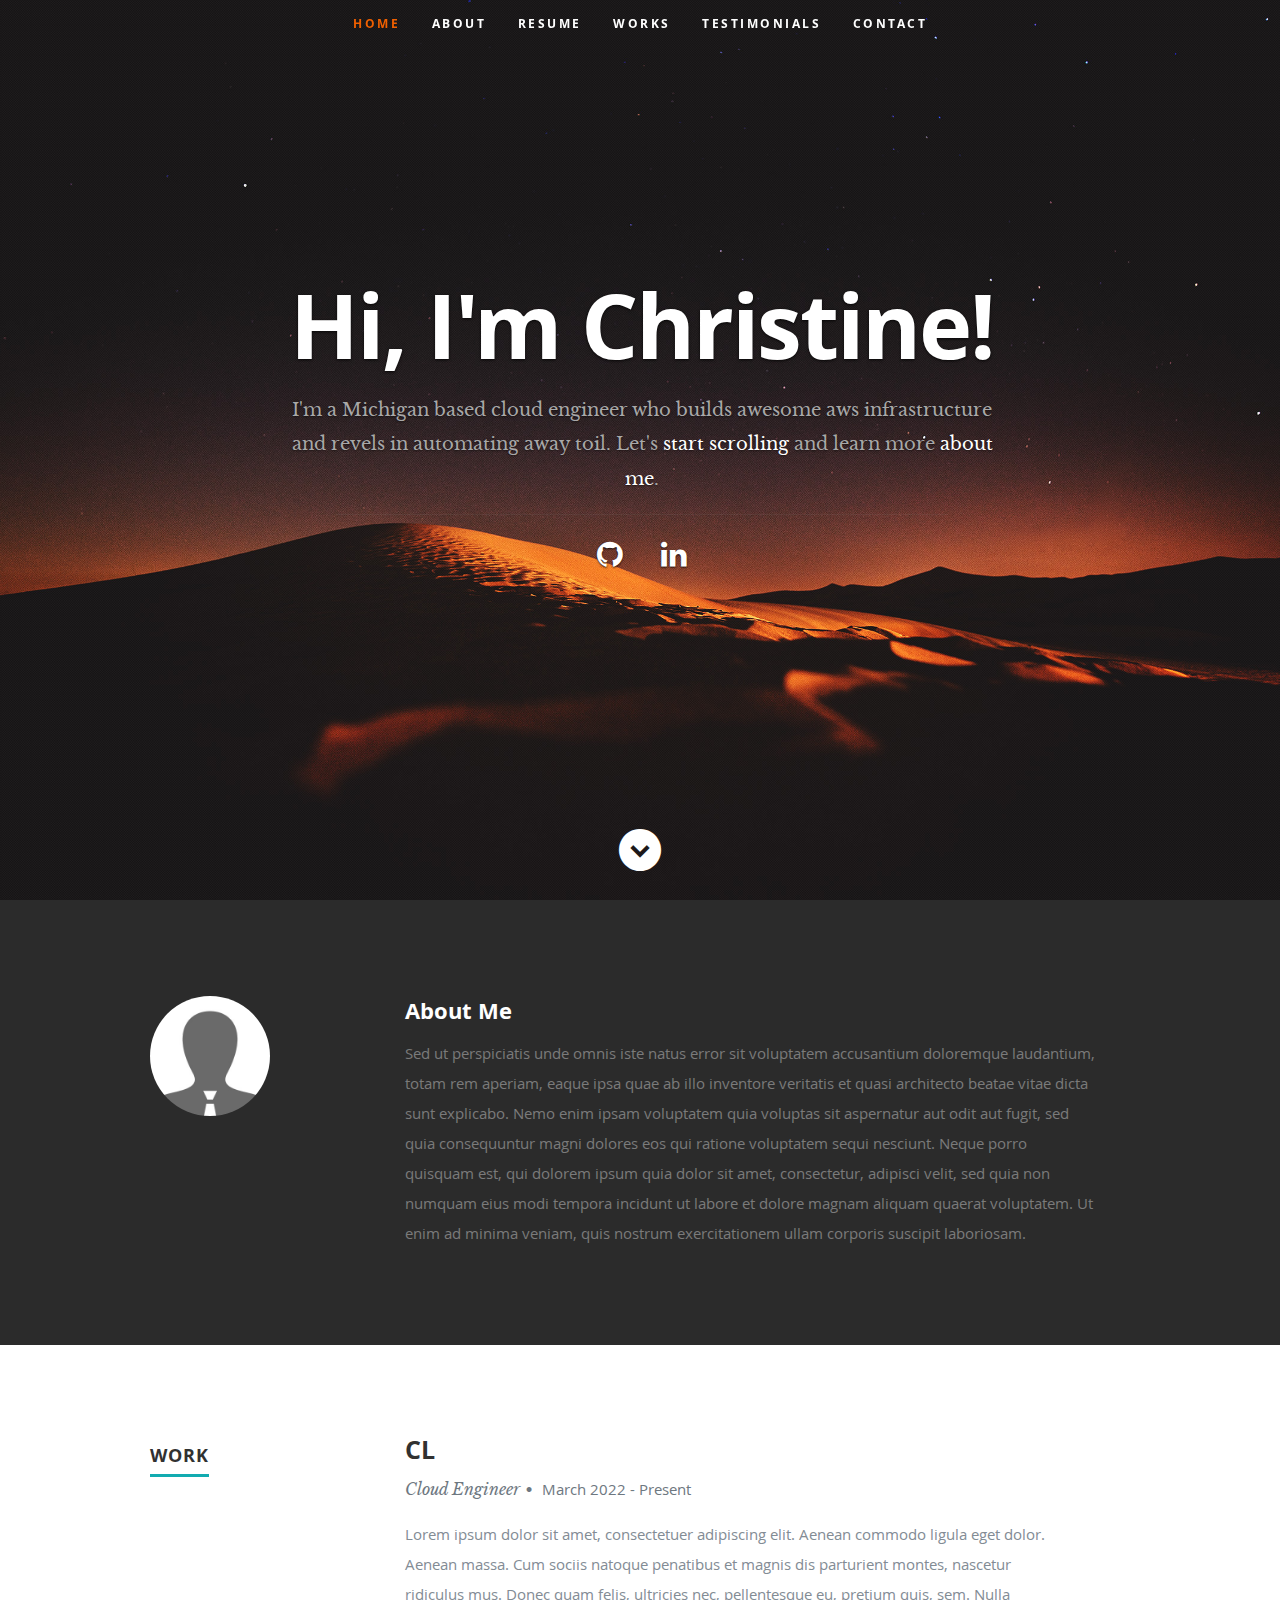
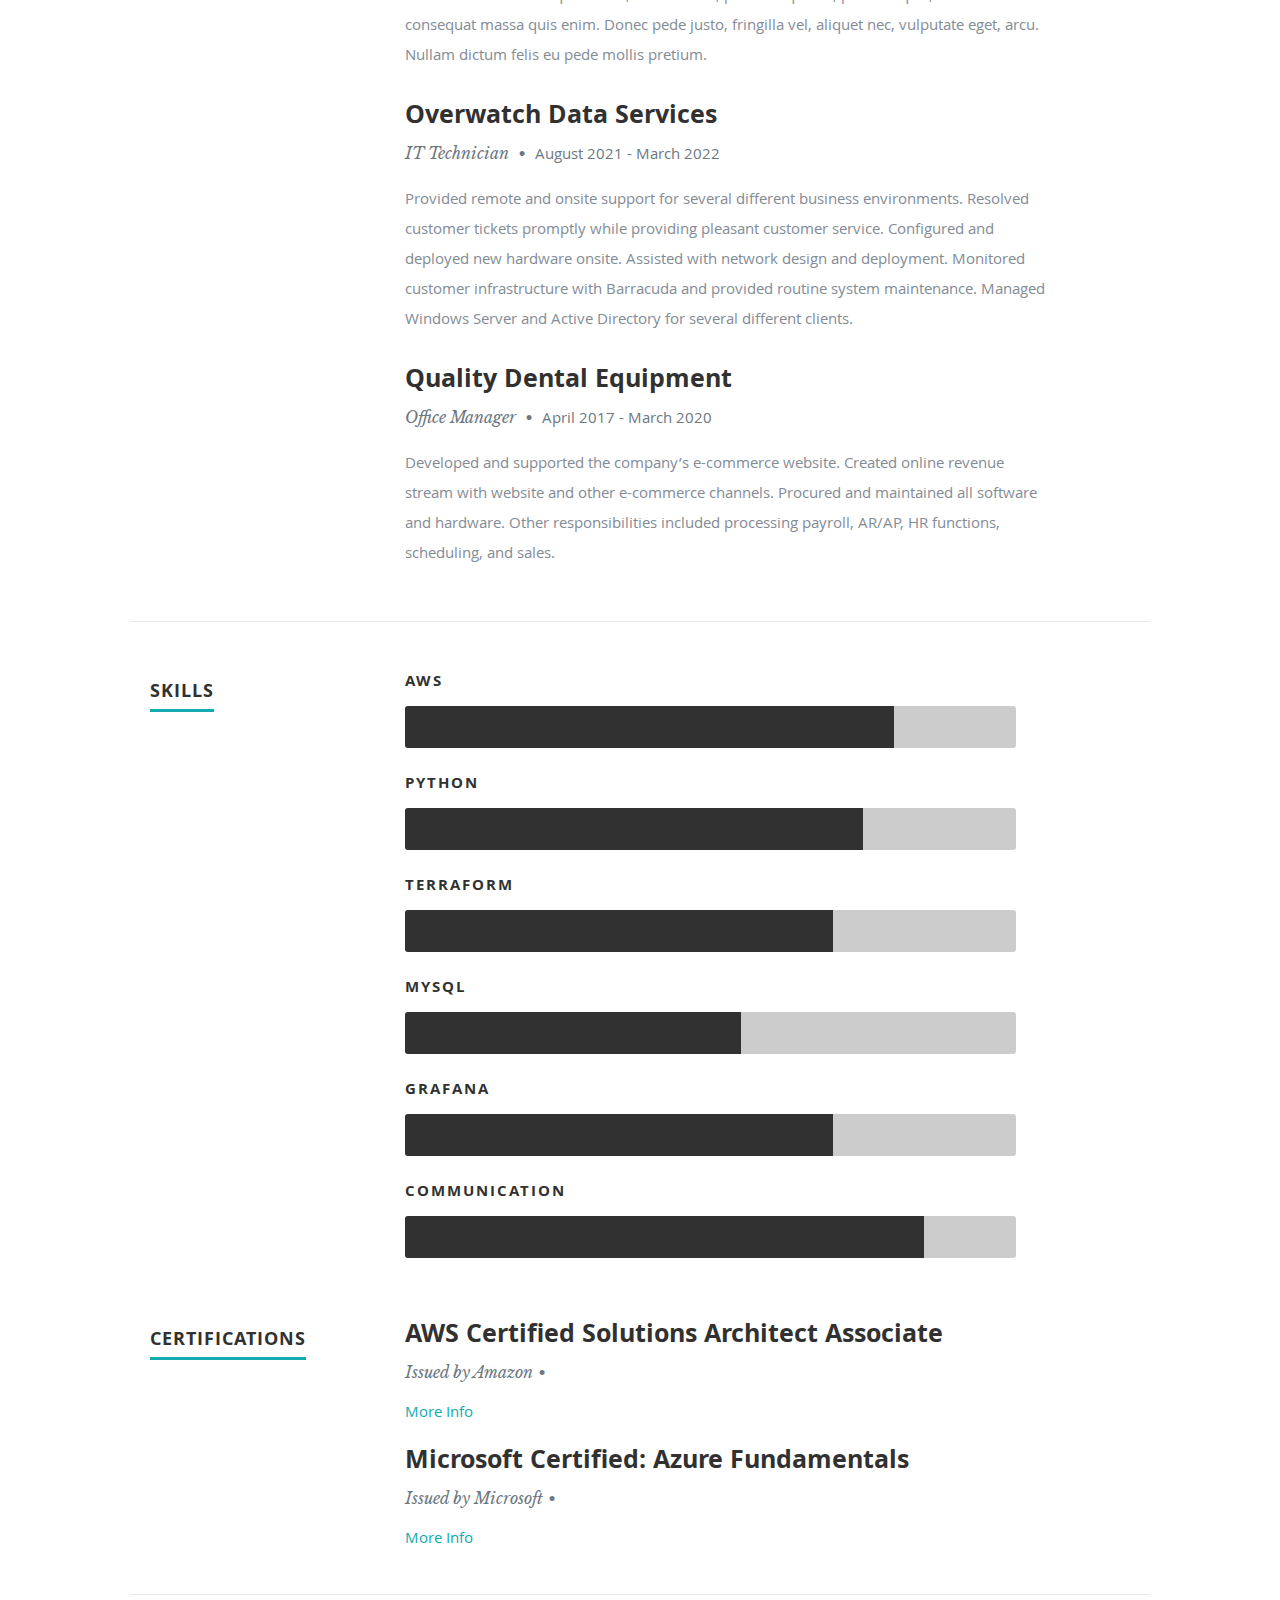
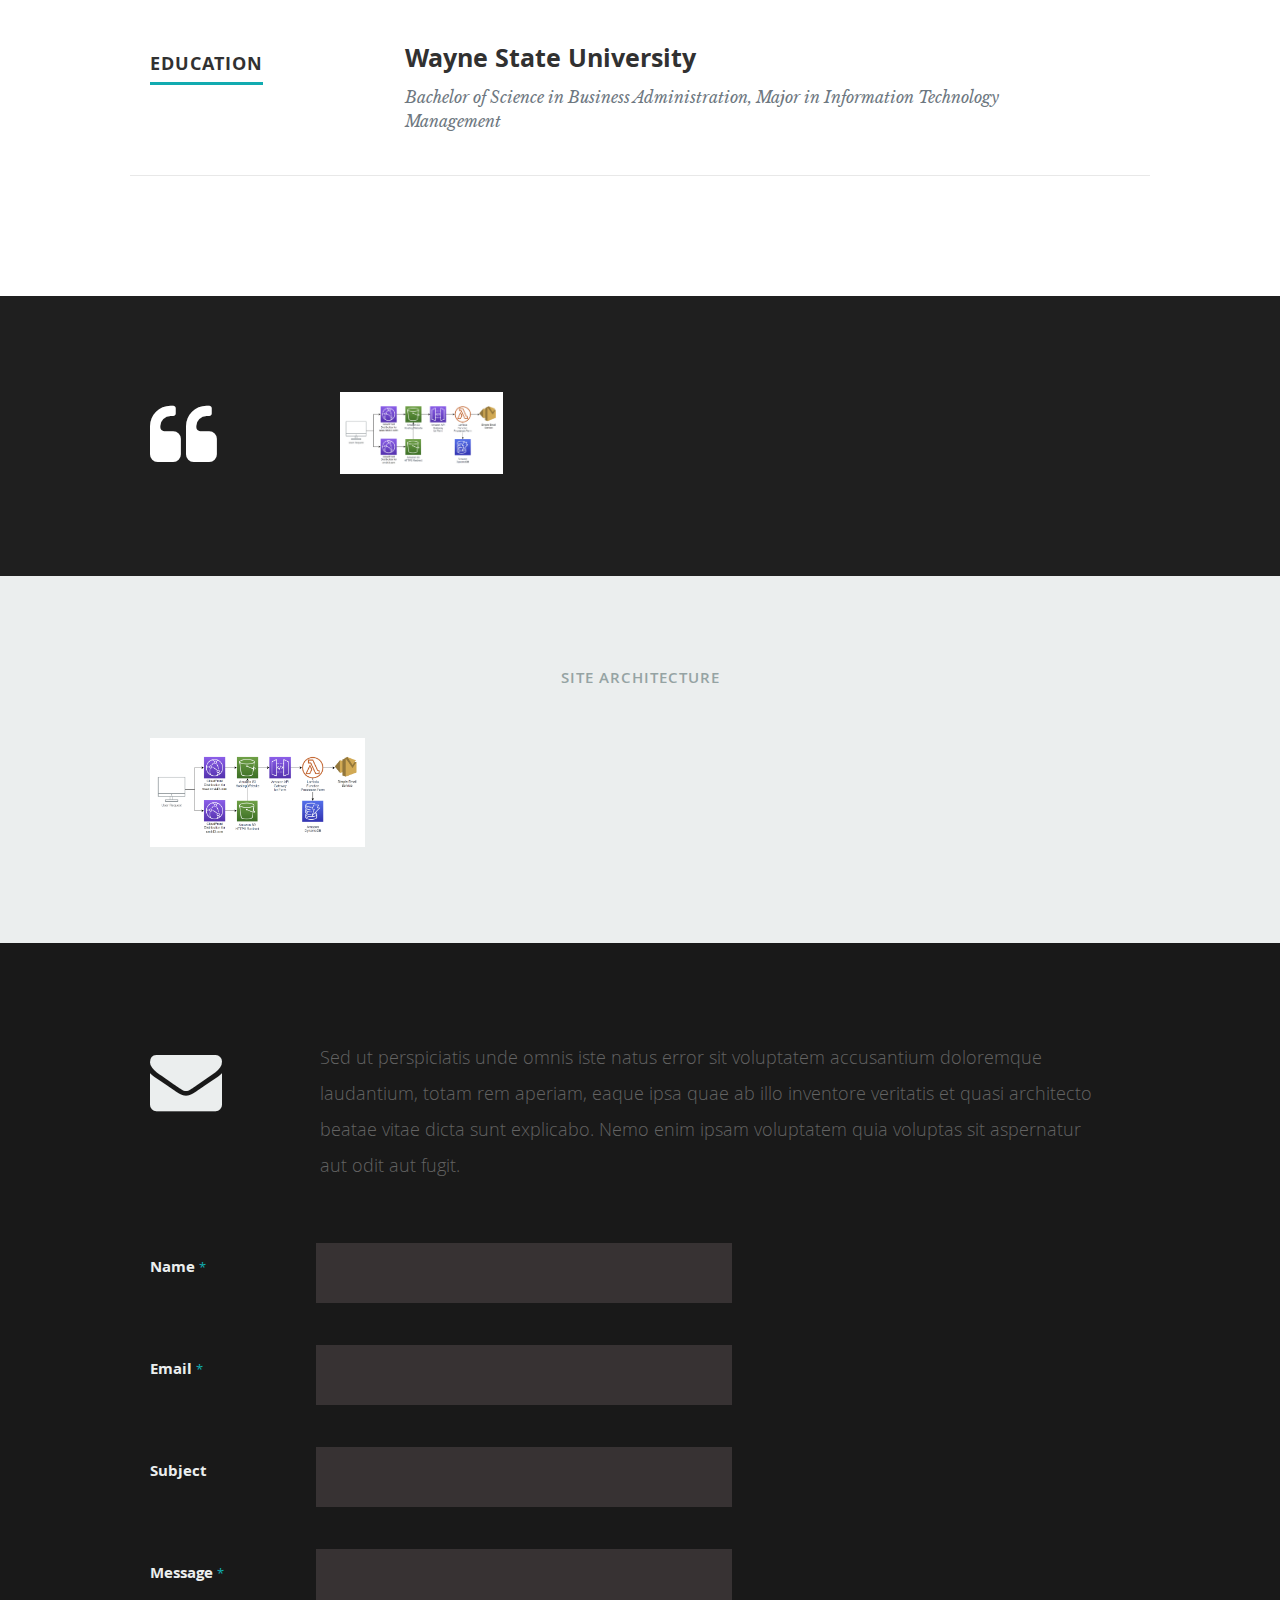
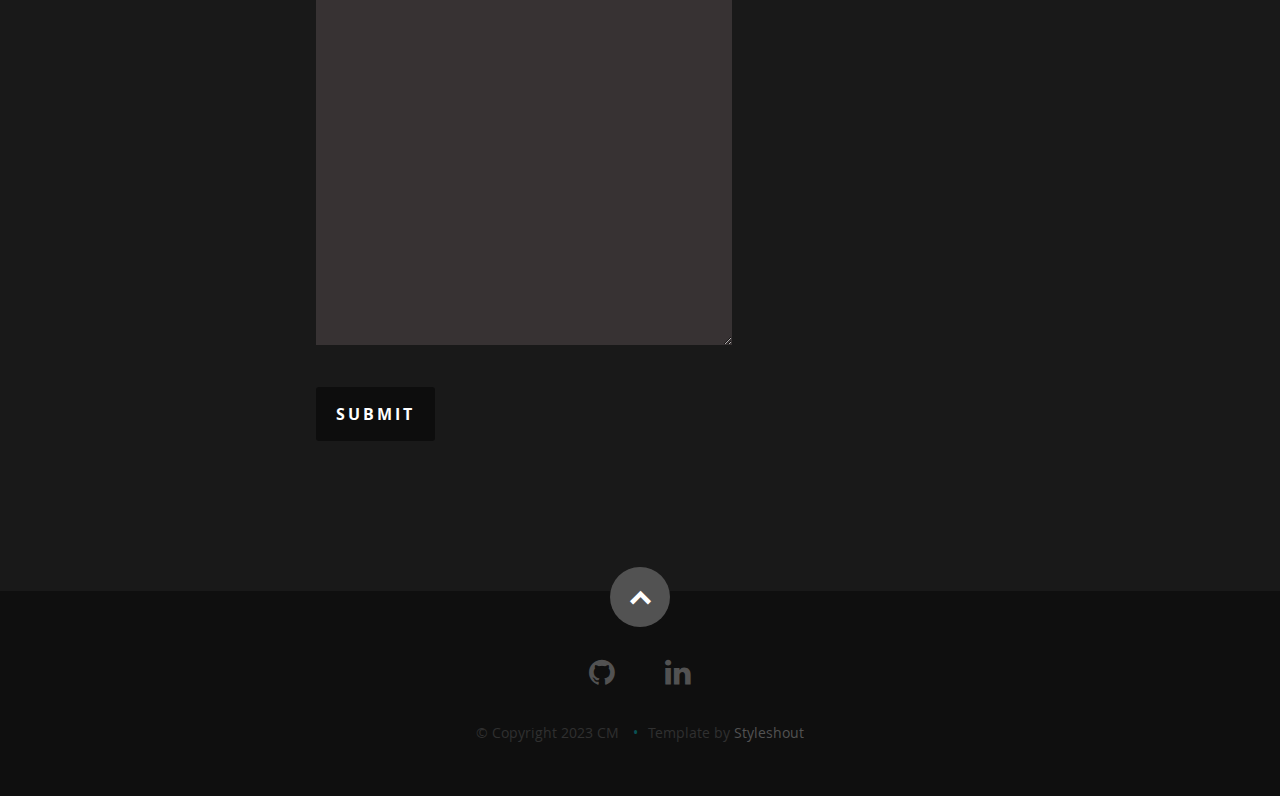
==== backupindex.html @ 727d8306 "fix: added a back up page" ====
<!DOCTYPE html>
<!--[if lt IE 8 ]><html class="no-js ie ie7" lang="en"> <![endif]-->
<!--[if IE 8 ]><html class="no-js ie ie8" lang="en"> <![endif]-->
<!--[if (gte IE 8)|!(IE)]><!--><html class="no-js" lang="en"> <!--<![endif]-->
<head>

   <!-- Google tag (gtag.js) -->
<script async src="https://www.googletagmanager.com/gtag/js?id=G-G511GBVQH8"></script>
<script>
  window.dataLayer = window.dataLayer || [];
  function gtag(){dataLayer.push(arguments);}
  gtag('js', new Date());

  gtag('config', 'G-G511GBVQH8');
</script>

   <!--- Basic Page Needs
   ================================================== -->
   <meta charset="utf-8">
	<title>Welcome</title>
	<meta name="description" content="">
	<meta name="author" content="CM-443">

   <!-- Mobile Specific Metas
   ================================================== -->
	<meta name="viewport" content="width=device-width, initial-scale=1, maximum-scale=1">

	<!-- CSS
    ================================================== -->
   <link rel="stylesheet" href="css/default.css">
	<link rel="stylesheet" href="css/layout.css">
   <link rel="stylesheet" href="css/media-queries.css">
   <link rel="stylesheet" href="css/magnific-popup.css">

   <!-- Script
   ================================================== -->
	<script src="js/modernizr.js"></script>

   <!-- Favicons
	================================================== -->
	<link rel="shortcut icon" href="favicon.png" >

</head>

<body>

   <!-- Header
   ================================================== -->
   <header id="home">

      <nav id="nav-wrap">

         <a class="mobile-btn" href="#nav-wrap" title="Show navigation">Show navigation</a>
	      <a class="mobile-btn" href="#" title="Hide navigation">Hide navigation</a>

         <ul id="nav" class="nav">
            <li class="current"><a class="smoothscroll" href="#home">Home</a></li>
            <li><a class="smoothscroll" href="#about">About</a></li>
	         <li><a class="smoothscroll" href="#resume">Resume</a></li>
            <li><a class="smoothscroll" href="#portfolio">Works</a></li>
            <li><a class="smoothscroll" href="#testimonials">Testimonials</a></li>
            <li><a class="smoothscroll" href="#contact">Contact</a></li>
         </ul> <!-- end #nav -->

      </nav> <!-- end #nav-wrap -->

      <div class="row banner">
         <div class="banner-text">
            <h1 class="responsive-headline">Hi, I'm Christine!</h1>
            <h3>I'm a Michigan based cloud engineer who builds awesome aws infrastructure and revels in automating away toil. Let's <a class="smoothscroll" href="#about">start scrolling</a>
            and learn more <a class="smoothscroll" href="#about">about me</a>.</h3>
            <hr />
            <ul class="social">
               <li><a href="https://github.com/cm-443" target="_blank"><i class="fa fa-github"></i></a></li>
               <li><a href="https://www.linkedin.com/in/c-munteanu/" target="_blank"><i class="fa fa-linkedin"></i></a></li>
            </ul>
         </div>
      </div>

      <p class="scrolldown">
         <a class="smoothscroll" href="#about"><i class="icon-down-circle"></i></a>
      </p>

   </header> <!-- Header End -->


   <!-- About Section
   ================================================== -->
   <section id="about">

      <div class="row">

         <div class="three columns">

            <img class="profile-pic"  src="images/profilepic.jpg" alt="" />

         </div>

         <div class="nine columns main-col">

            <h2>About Me</h2>

            <p>Sed ut perspiciatis unde omnis iste natus error sit voluptatem accusantium doloremque laudantium, totam rem aperiam,
            eaque ipsa quae ab illo inventore veritatis et quasi architecto beatae vitae dicta sunt explicabo. Nemo enim ipsam
            voluptatem quia voluptas sit aspernatur aut odit aut fugit, sed quia consequuntur magni dolores eos qui ratione
            voluptatem sequi nesciunt. Neque porro quisquam est, qui dolorem ipsum quia dolor sit amet, consectetur, adipisci velit,
            sed quia non numquam eius modi tempora incidunt ut labore et dolore magnam aliquam quaerat voluptatem.
            Ut enim ad minima veniam, quis nostrum exercitationem ullam corporis suscipit laboriosam.
            </p>

            <div class="row">

               <div class="columns contact-details">

            

            </div> <!-- end row -->

         </div> <!-- end .main-col -->

      </div>

   </section> <!-- About Section End-->


   <!-- Resume Section
   ================================================== -->
   <section id="resume">

      <!-- Work
      ----------------------------------------------- -->
      <div class="row work">

         <div class="three columns header-col">
            <h1><span>Work</span></h1>
         </div>

         <div class="nine columns main-col">

            <div class="row item">

               <div class="twelve columns">

                  <h3>CL</h3>
                  <p class="info">Cloud Engineer<span>&bull;</span> <em class="date">March 2022 - Present</em></p>

                  <p>
                  Lorem ipsum dolor sit amet, consectetuer adipiscing elit. Aenean commodo ligula eget dolor. Aenean massa.
                  Cum sociis natoque penatibus et magnis dis parturient montes, nascetur ridiculus mus. Donec quam felis,
                  ultricies nec, pellentesque eu, pretium quis, sem. Nulla consequat massa quis enim.
                  Donec pede justo, fringilla vel, aliquet nec, vulputate eget, arcu. Nullam dictum felis eu pede mollis pretium.
                  </p>

               </div>

            </div> <!-- item end -->

            <div class="row item">

               <div class="twelve columns">

                  <h3>Overwatch Data Services</h3>
                  <p class="info">IT Technician <span>&bull;</span> <em class="date">August 2021 - March 2022</em></p>

                  <p>
                     Provided remote and onsite support for several different business environments. 
                     Resolved customer tickets promptly while providing pleasant customer service. Configured and deployed new hardware onsite. 
                     Assisted with network design and deployment. Monitored customer infrastructure with Barracuda and provided routine system maintenance. 
                     Managed Windows Server and Active Directory for several different clients.
                  </p>

               </div>

            </div> <!-- item end -->

            <div class="row item">

               <div class="twelve columns">

                  <h3>Quality Dental Equipment</h3>
                  <p class="info">Office Manager <span>&bull;</span> <em class="date">April 2017 - March 2020</em></p>

                  <p>
                     Developed and supported the company’s e-commerce website. Created online revenue stream with website and other e-commerce channels. Procured and maintained all software and hardware. 
                     Other responsibilities included processing payroll, AR/AP, HR functions, scheduling, and sales.
                  </p>

               </div>

            </div> <!-- item end -->

         </div> <!-- main-col end -->

      </div> <!-- End Work -->


      <!-- Skills
      ----------------------------------------------- -->
      <div class="row skill">

         <div class="three columns header-col">
            <h1><span>Skills</span></h1>
         </div>

         <div class="nine columns main-col">

				<div class="bars">

				   <ul class="skills">
					   <li><span class="bar-expand photoshop"></span><em>AWS</em></li>
                  <li><span class="bar-expand illustrator"></span><em>Python</em></li>
						<li><span class="bar-expand wordpress"></span><em>Terraform</em></li>
						<li><span class="bar-expand css"></span><em>MySQL</em></li>
						<li><span class="bar-expand html5"></span><em>Grafana</em></li>
                  <li><span class="bar-expand jquery"></span><em>Communication</em></li>
					</ul>

				</div><!-- end skill-bars -->

			</div> <!-- main-col end -->

      </div> <!-- End skills -->


                 <!-- Certifications
      ----------------------------------------------- -->
      <div class="row education">

         <div class="three columns header-col">
            <h1><span>Certifications</span></h1>
         </div>

         <div class="nine columns main-col">

            <div class="row item">

               <div class="twelve columns">

                  <h3>AWS Certified Solutions Architect Associate</h3>
                  <p class="info">Issued by Amazon<span>&bull;</span></p>
                  <ul>
                     <li><a href="https://www.credly.com/badges/9ce08444-ea47-4419-992b-bfad9690b005/public_url" target="_blank">More Info</a></li>   
                  </ul>
               </div>

            </div> <!-- item end -->

            <div class="row item">

               <div class="twelve columns">

                  <h3>Microsoft Certified: Azure Fundamentals</h3>
                  <p class="info">Issued by Microsoft<span>&bull;</span></p>

                  <ul>
                     <li><a href="https://www.credly.com/badges/77d55d52-48ae-4334-939b-a0dce67558f8/public_url" target="_blank">More Info</a></li>   
                  </ul>

               </div>

            </div> <!-- item end -->

         </div> <!-- main-col end -->

      </div> <!-- End Certs -->     


           <!-- Education
      ----------------------------------------------- -->
      <div class="row education">

         <div class="three columns header-col">
            <h1><span>Education</span></h1>
         </div>

         <div class="nine columns main-col">

            <div class="row item">

               <div class="twelve columns">

                  <h3>Wayne State University</h3>
                  <p class="info">Bachelor of Science in Business Administration, Major in Information Technology Management</p>

               </div>

            </div> <!-- item end -->

         </div> <!-- main-col end -->

      </div> <!-- End Education -->     

   </section> <!-- Resume Section End-->

      <!-- Testimonials Section
   ================================================== -->
   <section id="testimonials">

      <div class="text-container">

         <div class="row">

            <div class="two columns header-col">

               <h1><span>Client Testimonials</span></h1>

            </div>

            <div class="ten columns flex-container">

               <div class="flexslider">

                  <ul class="slides">

             
                                    <!-- portfolio-wrapper -->
            <div id="portfolio-wrapper" class="bgrid-quarters s-bgrid-thirds cf">

               <div class="columns portfolio-item">
                 <div class="item-wrap">

                    <a href="#modal-01" title="">
                       <img alt="" src="images/portfolio/drawiosnip.png">
                       <div class="overlay">
                          <div class="portfolio-item-meta">
                              <h5>Site Architecture</h5>
                             <p>Illustrration</p>
                           </div>
                       </div>
                       <div class="link-icon"><i class="icon-plus"></i></div>
                    </a>

                 </div>
               </div> <!-- item end -->

                     </li> <!-- slide ends -->

                  </ul>

               </div> <!-- div.flexslider ends -->

            </div> <!-- div.flex-container ends -->

         </div> <!-- row ends -->

       </div>  <!-- text-container ends -->

       

         <!-- Modal Popup
	      --------------------------------------------------------------- -->

         <div id="modal-01" class="popup-modal mfp-hide">

		      <img class="scale-with-grid" src="images/portfolio/modals/m-drawiosnip.png" alt="" /> 

		      <div class="description-box">
			      <h4>Site Architecture</h4>
			      <p>Here we got stuff.</p>
               <span class="categories"><i class="fa fa-tag"></i>Branding, Webdesign</span>
		      </div>

            <div class="link-box">
               <a href="http://www.behance.net" target="_blank">Details</a>
		         <a class="popup-modal-dismiss">Close</a>
            </div>

	      </div><!-- modal-01 End -->

   </section> <!-- Testimonials Section End-->


   <!-- Portfolio Section
   ================================================== -->
   <section id="portfolio">

      <div class="row">

         <div class="twelve columns collapsed">

            <h1>Site Architecture</h1>

            <!-- portfolio-wrapper -->
            <div id="portfolio-wrapper" class="bgrid-quarters s-bgrid-thirds cf">

          	   <div class="columns portfolio-item">
                  <div class="item-wrap">

                     <a href="#modal-01" title="">
                        <img alt="" src="images/portfolio/drawiosnip.png">
                        <div class="overlay">
                           <div class="portfolio-item-meta">
          					      <h5>Site Architecture</h5>
                              <p>Illustrration</p>
          					   </div>
                        </div>
                        <div class="link-icon"><i class="icon-plus"></i></div>
                     </a>

                  </div>
          		</div> <!-- item end -->


            </div> <!-- portfolio-wrapper end -->

         </div> <!-- twelve columns end -->


         <!-- Modal Popup
	      --------------------------------------------------------------- -->

         <div id="modal-01" class="popup-modal mfp-hide">

		      <img class="scale-with-grid" src="images/portfolio/modals/m-drawiosnip.png" alt="" /> 

		      <div class="description-box">
			      <h4>Site Architecture</h4>
			      <p>Here we got stuff.</p>
               <span class="categories"><i class="fa fa-tag"></i>Branding, Webdesign</span>
		      </div>

            <div class="link-box">
               <a href="http://www.behance.net" target="_blank">Details</a>
		         <a class="popup-modal-dismiss">Close</a>
            </div>

	      </div><!-- modal-01 End -->



      </div> <!-- row End -->

   </section> <!-- Portfolio Section End-->






   <!-- Contact Section
   ================================================== -->
   <section id="contact">

      <div class="row section-head">

         <div class="two columns header-col">

            <h1><span>Get In Touch.</span></h1>

         </div>

         <div class="ten columns">

               <p class="lead">Sed ut perspiciatis unde omnis iste natus error sit voluptatem accusantium doloremque laudantium, totam rem aperiam,
               eaque ipsa quae ab illo inventore veritatis et quasi architecto beatae vitae dicta sunt explicabo. Nemo enim ipsam
               voluptatem quia voluptas sit aspernatur aut odit aut fugit.
               </p>

         </div>

      </div>

      <div class="row">

         <div class="eight columns">

               <!-- form -->
               <form action="" method="post" id="contactForm" name="contactForm">
					<fieldset>

                  <div>
						   <label for="contactName">Name <span class="required">*</span></label>
						   <input type="text" value="" size="35" id="contactName" name="contactName">
                  </div>

                  <div>
						   <label for="contactEmail">Email <span class="required">*</span></label>
						   <input type="text" value="" size="35" id="contactEmail" name="contactEmail">
                  </div>

                  <div>
						   <label for="contactSubject">Subject</label>
						   <input type="text" value="" size="35" id="contactSubject" name="contactSubject">
                  </div>

                  <div>
                     <label for="contactMessage">Message <span class="required">*</span></label>
                     <textarea cols="50" rows="15" id="contactMessage" name="contactMessage"></textarea>
                  </div>

                  <div>
                     <button class="submit">Submit</button>
                     <span id="image-loader">
                        <img alt="" src="images/loader.gif">
                     </span>
                  </div>

					</fieldset>
				   </form> <!-- Form End -->

               <!-- contact-warning -->
               <div id="message-warning"> Error</div>
               <!-- contact-success -->
				   <div id="message-success">
                  <i class="fa fa-check"></i>Your message was sent, thank you!<br>
				   </div>

            </div>


            <aside class="four columns footer-widgets">

               <div class="widget widget_contact">


				   </div>

               <div class="widget widget_tweets">


		         </div>

            </aside>

      </div>

   </section> <!-- Contact Section End-->


   <!-- footer
   ================================================== -->
   <footer>

      <div class="row">

         <div class="twelve columns">

            <ul class="social-links">

               <li><a href="https://github.com/cm-443"><i class="fa fa-github" target="_blank"></i></a></li>
               <li><a href="https://www.linkedin.com/in/c-munteanu/" target="_blank"><i class="fa fa-linkedin"></i></a></li>
            </ul>

            <ul class="copyright">
               <li>&copy; Copyright 2023 CM</li>
               <li>Template by <a href="http://www.styleshout.com/" title="Styleshout" target="_blank">Styleshout</a></li>   
            </ul>

         </div>

         <div id="go-top"><a class="smoothscroll" title="Back to Top" href="#home"><i class="icon-up-open"></i></a></div>

      </div>

   </footer> <!-- Footer End-->

   <!-- Java Script
   ================================================== -->
   <script src="http://ajax.googleapis.com/ajax/libs/jquery/1.10.2/jquery.min.js"></script>
   <script>window.jQuery || document.write('<script src="js/jquery-1.10.2.min.js"><\/script>')</script>
   <script type="text/javascript" src="js/jquery-migrate-1.2.1.min.js"></script>

   <script src="js/jquery.flexslider.js"></script>
   <script src="js/waypoints.js"></script>
   <script src="js/jquery.fittext.js"></script>
   <script src="js/magnific-popup.js"></script>
   <script src="js/init.js"></script>

</body>

</html>
---- css/default.css ----
/*
=====================================================================
*   Ceevee v1.0 Default Stylesheet
*   url: styleshout.com
*   03-17-2014
=====================================================================

TOC:
a. Webfonts and Icon fonts
b. Reset
c. Default Styles
   1. Basic
   2. Typography
   3. Links
   4. Images
   5. Buttons
   6. Forms
d. Grid
e. Others
   1. Clearing
   2. Misc

=====================================================================  */

/* ------------------------------------------------------------------ */
/* a. Webfonts and Icon fonts
 ------------------------------------------------------------------ */

@import url("fonts.css");
@import url("fontello/css/fontello.css");
@import url("font-awesome/css/font-awesome.min.css");

/* ------------------------------------------------------------------
/* b. Reset
      Adapted from:
      Normalize.css - https://github.com/necolas/normalize.css/
      HTML5 Doctor Reset - html5doctor.com/html-5-reset-stylesheet/
/* ------------------------------------------------------------------ */

html, body, div, span, object, iframe,
h1, h2, h3, h4, h5, h6, p, blockquote, pre,
abbr, address, cite, code,
del, dfn, em, img, ins, kbd, q, samp,
small, strong, sub, sup, var,
b, i,
dl, dt, dd, ol, ul, li,
fieldset, form, label, legend,
table, caption, tbody, tfoot, thead, tr, th, td,
article, aside, canvas, details, figcaption, figure,
footer, header, hgroup, menu, nav, section, summary,
time, mark, audio, video {
   margin: 0;
   padding: 0;
   border: 0;
   outline: 0;
   font-size: 100%;
   vertical-align: baseline;
   background: transparent;
}

article,aside,details,figcaption,figure,
footer,header,hgroup,menu,nav,section {
   display: block;
}

audio,
canvas,
video {
   display: inline-block;
}

audio:not([controls]) {
   display: none;
   height: 0;
}

[hidden] { display: none; }

code, kbd, pre, samp {
   font-family: monospace, serif;
   font-size: 1em;
}

pre {
   white-space: pre;
   white-space: pre-wrap;
   word-wrap: break-word;
}

blockquote, q { quotes: &#8220 &#8220; }

blockquote:before, blockquote:after,
q:before, q:after {
   content: '';
   content: none;
}

ins {
   background-color: #ff9;
   color: #000;
   text-decoration: none;
}

mark {
   background-color: #A7F4F6;
   color: #555;
}

del { text-decoration: line-through; }

abbr[title], dfn[title] {
   border-bottom: 1px dotted;
   cursor: help;
}

table {
   border-collapse: collapse;
   border-spacing: 0;
}


/* ------------------------------------------------------------------ */
/* c. Default and Basic Styles
      Adapted from:
      Skeleton CSS Framework - http://www.getskeleton.com/
      Typeplate Typographic Starter Kit - http://typeplate.com/
/* ------------------------------------------------------------------ */

/*  1. Basic  ------------------------------------------------------- */

*,
*:before,
*:after {
   -moz-box-sizing: border-box;
   -webkit-box-sizing: border-box;
   box-sizing: border-box;
}

html {
   font-size: 62.5%;
   -webkit-font-smoothing: antialiased;
}

body {
   background: #fff;
   font-family: 'opensans-regular', sans-serif;
   font-weight: normal;
   font-size: 15px;
   line-height: 30px;
	color: #838C95;

   -webkit-font-smoothing: antialiased; /* Fix for webkit rendering */
	-webkit-text-size-adjust: 100%;
}

/*  2. Typography
       Vertical rhythm with leading derived from 6
--------------------------------------------------------------------- */

h1, h2, h3, h4, h5, h6 {
   color: #313131;
	font-family: 'opensans-bold', sans-serif;
   font-weight: normal;
}
h1 a, h2 a, h3 a, h4 a, h5 a, h6 a { font-weight: inherit; }
h1 { font-size: 38px; line-height: 42px; margin-bottom: 12px; letter-spacing: -1px; }
h2 { font-size: 28px; line-height: 36px; margin-bottom: 6px; }
h3 { font-size: 22px; line-height: 30px; margin-bottom: 12px; }
h4 { font-size: 20px; line-height: 30px; margin-bottom: 6px; }
h5 { font-size: 18px; line-height: 30px; }
h6 { font-size: 14px; line-height: 30px; }
.subheader { }

p { margin: 0 0 30px 0; }
p img { margin: 0; }
p.lead {
   font: 19px/36px 'opensans-light', sans-serif;
   margin-bottom: 18px;
}

/* for 'em' and 'strong' tags, font-size and line-height should be same with
the body tag due to rendering problems in some browsers */
em { font: 15px/30px 'opensans-italic', sans-serif; }
strong, b { font: 15px/30px 'opensans-bold', sans-serif; }
small { font-size: 11px; line-height: inherit; }

/*	Blockquotes */
blockquote {
   margin: 30px 0px;
   padding-left: 40px;
   position: relative;
}
blockquote:before {
   content: "\201C";
   opacity: 0.45;
   font-size: 80px;
   line-height: 0px;
   margin: 0;
   font-family: arial, sans-serif;

   position: absolute;
   top:  30px;
	left: 0;
}
blockquote p {
   font-family: 'librebaskerville-italic', serif;
   padding: 0;
   font-size: 18px;
   line-height: 36px;
}
blockquote cite {
   display: block;
   font-size: 12px;
   font-style: normal;
   line-height: 18px;
}
blockquote cite:before { content: "\2014 \0020"; }
blockquote cite a,
blockquote cite a:visited { color: #8B9798; border: none }

/* ---------------------------------------------------------------------
/*  Pull Quotes Markup
/*
    <aside class="pull-quote">
		<blockquote>
			<p></p>
		</blockquote>
	 </aside>
/*
/* --------------------------------------------------------------------- */
.pull-quote {
   position: relative;
	padding: 18px 30px 18px 0px;
}
.pull-quote:before,
.pull-quote:after {
	height: 1em;
	opacity: 0.45;
	position: absolute;
	font-size: 80px;
   font-family: Arial, Sans-Serif;
}
.pull-quote:before {
	content: "\201C";
	top:  33px;
	left: 0;
}
.pull-quote:after {
	content: '\201D';
	bottom: -33px;
	right: 0;
}
.pull-quote blockquote {
   margin: 0;
}
.pull-quote blockquote:before {
   content: none;
}

/* Abbreviations */
abbr {
   font-family: 'opensans-bold', sans-serif;
	font-variant: small-caps;
	text-transform: lowercase;
   letter-spacing: .5px;
	color: gray;
}
abbr:hover { cursor: help; }

/* drop cap */
.drop-cap:first-letter {
	float: left;
	margin: 0;
	padding: 14px 6px 0 0;
	font-size: 84px;
	font-family: /* Copperplate */ 'opensans-bold', sans-serif;
   line-height: 60px;
	text-indent: 0;
	background: transparent;
	color: inherit;
}

hr { border: solid #E3E3E3; border-width: 1px 0 0; clear: both; margin: 11px 0 30px; height: 0; }


/*  3. Links  ------------------------------------------------------- */

a, a:visited {
   text-decoration: none;
   outline: 0;
   color: #11ABB0;

   -webkit-transition: color .3s ease-in-out;
   -moz-transition: color .3s ease-in-out;
   -o-transition: color .3s ease-in-out;
   transition: color .3s ease-in-out;
}
a:hover, a:focus { color: #313131; }
p a, p a:visited { line-height: inherit; }


/*  4. List  --------------------------------------------------------- */

ul, ol { margin-bottom: 24px; margin-top: 12px; }
ul { list-style: none outside; }
ol { list-style: decimal; }
ol, ul.square, ul.circle, ul.disc { margin-left: 30px; }
ul.square { list-style: square outside; }
ul.circle { list-style: circle outside; }
ul.disc { list-style: disc outside; }
ul ul, ul ol,
ol ol, ol ul { margin: 6px 0 6px 30px; }
ul ul li, ul ol li,
ol ol li, ol ul li { margin-bottom: 6px; }
li { line-height: 18px; margin-bottom: 12px; }
ul.large li { }
li p { }

/* ---------------------------------------------------------------------
/*  Stats Tab Markup

    <ul class="stats-tabs">
		<li><a href="#">[value]<b>[name]</b></a></li>
	 </ul>

    Extend this object into your markup.
/*
/* --------------------------------------------------------------------- */
.stats-tabs {
   padding: 0;
   margin: 24px 0;
}
.stats-tabs li {
	display: inline-block;
	margin: 0 10px 18px 0;
	padding: 0 10px 0 0;
	border-right: 1px solid #ccc;
}
.stats-tabs li:last-child {
	margin: 0;
	padding: 0;
	border: none;
}
.stats-tabs li a {
	display: inline-block;
	font-size: 22px;
	font-family: 'opensans-bold', sans-serif;
   border: none;
   color: #313131;
}
.stats-tabs li a:hover {
   color:#11ABB0;
}
.stats-tabs li a b {
	display: block;
	margin: 6px 0 0 0;
	font-size: 13px;
	font-family: 'opensans-regular', sans-serif;
   color: #8B9798;
}

/* definition list */
dl { margin: 12px 0; }
dt { margin: 0; color:#11ABB0; }
dd { margin: 0 0 0 20px; }

/* Lining Definition Style Markup */
.lining dt,
.lining dd {
	display: inline;
	margin: 0;
}
.lining dt + dt:before,
.lining dd + dt:before {
	content: "\A";
	white-space: pre;
}
.lining dd + dd:before {
	content: ", ";
}
.lining dd:before {
	content: ": ";
	margin-left: -0.2em;
}

/* Dictionary Definition Style Markup */
.dictionary-style dt {
	display: inline;
	counter-reset: definitions;
}
.dictionary-style dt + dt:before {
	content: ", ";
	margin-left: -0.2em;
}
.dictionary-style dd {
	display: block;
	counter-increment: definitions;
}
.dictionary-style dd:before {
	content: counter(definitions, decimal) ". ";
}

/* Pagination */
.pagination {
   margin: 36px auto;
   text-align: center;
}
.pagination ul li {
   display: inline-block;
   margin: 0;
   padding: 0;
}
.pagination .page-numbers {
   font: 15px/18px 'opensans-bold', sans-serif;
   display: inline-block;
   padding: 6px 10px;
   margin-right: 3px;
   margin-bottom: 6px;
	color: #6E757C;
	background-color: #E6E8EB;

	-webkit-transition: all 200ms ease-in-out;
	-moz-transition: all 200ms ease-in-out;
	-o-transition: all 200ms ease-in-out;
	-ms-transition: all 200ms ease-in-out;
	transition: all 200ms ease-in-out;

   -moz-border-radius: 3px;
   -webkit-border-radius: 3px;
   -khtml-border-radius: 3px;
	border-radius: 3px;
}
.pagination .page-numbers:hover {
   background: #838A91;
   color: #fff;
}
.pagination .current,
.pagination .current:hover {
   background-color: #11ABB0;
   color: #fff;
}
.pagination .inactive,
.pagination .inactive:hover {
   background-color: #E6E8EB;
	color: #A9ADB2;
}
.pagination .prev, .pagination .next {}

/*  5. Images  --------------------------------------------------------- */

img {
   max-width: 100%;
   height: auto;
}
img.pull-right { margin: 12px 0px 0px 18px; }
img.pull-left { margin: 12px 18px 0px 0px; }

/*  6. Buttons  --------------------------------------------------------- */

.button,
.button:visited,
button,
input[type="submit"],
input[type="reset"],
input[type="button"] {
   font: 16px/30px 'opensans-bold', sans-serif;
   background: #11ABB0;
   display: inline-block;
	text-decoration: none;
   letter-spacing: 0;
   color: #fff;
	padding: 12px 20px;
	margin-bottom: 18px;
   border: none;
   cursor: pointer;
   height: auto;

   -webkit-transition: all .2s ease-in-out;
	-moz-transition: all .2s ease-in-out;
	-o-transition: all .2s ease-in-out;
	-ms-transition: all .2s ease-in-out;
	transition: all .2s ease-in-out;

   -moz-border-radius: 3px;
   -webkit-border-radius: 3px;
   -khtml-border-radius: 3px;
   border-radius: 3px;
}

.button:hover,
button:hover,
input[type="submit"]:hover,
input[type="reset"]:hover,
input[type="button"]:hover {
   background: #3d4145;
   color: #fff;
}

.button:active,
button:active,
input[type="submit"]:active,
input[type="reset"]:active,
input[type="button"]:active {
   background: #3d4145;
   color: #fff;
}

.button.full-width,
button.full-width,
input[type="submit"].full-width,
input[type="reset"].full-width,
input[type="button"].full-width {
	width: 100%;
	padding-left: 0 !important;
	padding-right: 0 !important;
	text-align: center;
}

/* Fix for odd Mozilla border & padding issues */
button::-moz-focus-inner,
input::-moz-focus-inner {
    border: 0;
    padding: 0;
}


/*  7. Forms  --------------------------------------------------------- */

form { margin-bottom: 24px; }
fieldset { margin-bottom: 24px; }

input[type="text"],
input[type="password"],
input[type="email"],
textarea,
select {
   display: block;
   padding: 18px 15px;
   margin: 0 0 24px 0;
   border: 0;
   outline: none;
   vertical-align: middle;
   min-width: 225px;
	max-width: 100%;
   font-size: 15px;
   line-height: 24px;
	color: #647373;
	background: #D3D9D9;

}

/* select { padding: 0;
   width: 220px;
   } */

input[type="text"]:focus,
input[type="password"]:focus,
input[type="email"]:focus,
textarea:focus {
   color: #B3B7BC;
	background-color: #3d4145;
}

textarea { min-height: 220px; }

label,
legend {
   font: 16px/24px 'opensans-bold', sans-serif;
	margin: 12px 0;
   color: #3d4145;
   display: block;
}
label span,
legend span {
	color: #8B9798;
   font: 14px/24px 'opensans-regular', sans-serif;
}

input[type="checkbox"],
input[type="radio"] {
    font-size: 15px;
    color: #737373;
}

input[type="checkbox"] { display: inline; }

/* ------------------------------------------------------------------ */
/* d. Grid
---------------------------------------------------------------------
   gutter = 40px.
/* ------------------------------------------------------------------ */

/* default
--------------------------------------------------------------- */
.row {
   width: 96%;
   max-width: 1020px;
   margin: 0 auto;
}
/* fixed width for IE8 */
.ie .row { width: 1000px ; }

.narrow .row { max-width: 980px; }

.row .row { width: auto; max-width: none; margin: 0 -20px; }

/* row clearing */
.row:before,
.row:after {
    content: " ";
    display: table;
}
.row:after {
    clear: both;
}

.column, .columns {
   position: relative;
   padding: 0 20px;
   min-height: 1px;
   float: left;
}
.column.centered, .columns.centered  {
    float: none;
    margin: 0 auto;
}

/* removed gutters */
.row.collapsed > .column,
.row.collapsed > .columns,
.column.collapsed, .columns.collapsed  { padding: 0; }

[class*="column"] + [class*="column"]:last-child { float: right; }
[class*="column"] + [class*="column"].end { float: right; }

/* column widths */
.row .one         { width: 8.33333%; }
.row .two         { width: 16.66667%; }
.row .three       { width: 25%; }
.row .four        { width: 33.33333%; }
.row .five        { width: 41.66667%; }
.row .six         { width: 50%; }
.row .seven       { width: 58.33333%; }
.row .eight       { width: 66.66667%; }
.row .nine        { width: 75%; }
.row .ten         { width: 83.33333%; }
.row .eleven      { width: 91.66667%; }
.row .twelve      { width: 100%; }

/* Offsets */
.row .offset-1    { margin-left: 8.33333%; }
.row .offset-2    { margin-left: 16.66667%; }
.row .offset-3    { margin-left: 25%; }
.row .offset-4    { margin-left: 33.33333%; }
.row .offset-5    { margin-left: 41.66667%; }
.row .offset-6    { margin-left: 50%; }
.row .offset-7    { margin-left: 58.33333%; }
.row .offset-8    { margin-left: 66.66667%; }
.row .offset-9    { margin-left: 75%; }
.row .offset-10   { margin-left: 83.33333%; }
.row .offset-11   { margin-left: 91.66667%; }

/* Push/Pull */
.row .push-1      { left: 8.33333%; }
.row .pull-1      { right: 8.33333%; }
.row .push-2      { left: 16.66667%; 	}
.row .pull-2      { right: 16.66667%; }
.row .push-3      { left: 25%; }
.row .pull-3      { right: 25%;	}
.row .push-4      { left: 33.33333%; }
.row .pull-4      { right: 33.33333%; }
.row .push-5      { left: 41.66667%; }
.row .pull-5      { right: 41.66667%; }
.row .push-6      { left: 50%; }
.row .pull-6      { right: 50%; }
.row .push-7      { left: 58.33333%; }
.row .pull-7      { right: 58.33333%; }
.row .push-8      { left: 66.66667%; 	}
.row .pull-8      { right: 66.66667%; }
.row .push-9      { left: 75%; }
.row .pull-9      { right: 75%; }
.row .push-10     { left: 83.33333%; }
.row .pull-10     { right: 83.33333%; }
.row .push-11     { left: 91.66667%; }
.row .pull-11     { right: 91.66667%; }

/* block grids
--------------------------------------------------------------------- */
.bgrid-sixths [class*="column"]   { width: 16.66667%; }
.bgrid-quarters [class*="column"] { width: 25%; }
.bgrid-thirds [class*="column"]   { width: 33.33333%; }
.bgrid-halves [class*="column"]   { width: 50%; }

[class*="bgrid"] [class*="column"] + [class*="column"]:last-child { float: left; }

/* Left clearing for block grid columns - columns that changes width in
different screen sizes. Allows columns with different heights to align
properly.
--------------------------------------------------------------------- */
.first { clear: left; }   /* first column in default screen */
.s-first { clear: none; } /* first column in smaller screens */

/* smaller screens
--------------------------------------------------------------- */
@media only screen and (max-width: 900px) {

   /* block grids on small screens */
   .s-bgrid-sixths [class*="column"]   { width: 16.66667%; }
   .s-bgrid-quarters [class*="column"] { width: 25%; }
   .s-bgrid-thirds [class*="column"]   { width: 33.33333%; }
   .s-bgrid-halves [class*="column"]   { width: 50%; }

   /* block grids left clearing */
   .first { clear: none; }
   .s-first { clear: left; }

}

/* mobile wide/smaller tablets
--------------------------------------------------------------- */
@media only screen and (max-width: 767px) {

   .row {
	   width: 460px;
	   margin: 0 auto;
      padding: 0;
	}
   .column, .columns {
	   width: auto !important;
	   float: none;
	   margin-left: 0;
	   margin-right: 0;
      padding: 0 30px;
   }
   .row .row { width: auto; max-width: none; margin: 0 -30px; }

   [class*="column"] + [class*="column"]:last-child { float: none; }
   [class*="bgrid"] [class*="column"] + [class*="column"]:last-child { float: none; }

   /* Offsets */
   .row .offset-1    { margin-left: 0%; }
   .row .offset-2    { margin-left: 0%; }
   .row .offset-3    { margin-left: 0%; }
   .row .offset-4    { margin-left: 0%; }
   .row .offset-5    { margin-left: 0%; }
   .row .offset-6    { margin-left: 0%; }
   .row .offset-7    { margin-left: 0%; }
   .row .offset-8    { margin-left: 0%; }
   .row .offset-9    { margin-left: 0%; }
   .row .offset-10   { margin-left: 0%; }
   .row .offset-11   { margin-left: 0%; }
}

/* mobile narrow
--------------------------------------------------------------- */
@media only screen and (max-width: 460px) {

   .row { width: auto; }

}

/* larger screens
--------------------------------------------------------------- */
@media screen and (min-width: 1200px) {

   .wide .row { max-width: 1180px; }

}

/* ------------------------------------------------------------------ */
/* e. Others
/* ------------------------------------------------------------------ */

/*  1. Clearing
    (http://nicolasgallagher.com/micro-clearfix-hack/
--------------------------------------------------------------------- */

.cf:before,
.cf:after {
    content: " ";
    display: table;
}
.cf:after {
    clear: both;
}

/*  2. Misc -------------------------------------------------------- */

.remove-bottom { margin-bottom: 0 !important; }
.half-bottom { margin-bottom: 12px !important; }
.add-bottom { margin-bottom: 24px !important; }
.no-border { border: none; }

.text-center  { text-align: center !important; }
.text-left    { text-align: left !important; }
.text-right   { text-align: right !important; }
.pull-left    { float: left !important; }
.pull-right   { float: right !important; }
.align-center {
	margin-left: auto !important;
	margin-right: auto !important;
	text-align: center !important;
}
---- css/layout.css ----
/*
=====================================================================
*   Ceevee v1.0 Layout Stylesheet
*   url: styleshout.com
*   03-18-2014
=====================================================================

   TOC:
   a. General Styles
   b. Header Styles
   c. About Section
   d. Resume Section
   e. Portfolio Section
   f. Call To Action Section
   g. Testimonials Section
   h. Contact Section
   i. Footer

===================================================================== */

/* ------------------------------------------------------------------ */
/* a. General Styles
/* ------------------------------------------------------------------ */

body { background: #0f0f0f; }

/* ------------------------------------------------------------------ */
/* b. Header Styles
/* ------------------------------------------------------------------ */

header {
   position: relative;
   height: 800px;
   min-height: 500px;
   width: 100%;
   background: #161415 url(../images/header-background.jpg) no-repeat top center;
   background-size: cover !important;
	-webkit-background-size: cover !important;
   text-align: center;
   overflow: hidden;
}

/* vertically center banner section */
header:before {
   content: '';
   display: inline-block;
   vertical-align: middle;
   height: 100%;
}
header .banner {
   display: inline-block;
   vertical-align: middle;
   margin: 0 auto;
   width: 85%;
   padding-bottom: 30px;s
   text-align: center;
}

header .banner-text { width: 100%; }
header .banner-text h1 {
   font: 90px/1.1em 'opensans-bold', sans-serif;
   color: #fff;
   letter-spacing: -2px;
   margin: 0 auto 18px auto;
   text-shadow: 0px 1px 3px rgba(0, 0, 0, .8);
}
header .banner-text h3 {
   font: 18px/1.9em 'librebaskerville-regular', serif;
   color: #A8A8A8;
   margin: 0 auto;
   width: 70%;
   text-shadow: 0px 1px 2px rgba(0, 0, 0, .5);
}
header .banner-text h3 span,
header .banner-text h3 a {
   color: #fff;
}
header .banner-text hr {
   width: 60%;
   margin: 18px auto 24px auto;
   border-color: #2F2D2E;
   border-color: rgba(150, 150, 150, .1);
}

/* header social links */
header .social {
   margin: 24px 0;
   padding: 0;
   font-size: 30px;
   text-shadow: 0px 1px 2px rgba(0, 0, 0, .8);
}
header .social li {
   display: inline-block;
   margin: 0 15px;
   padding: 0;
}
header .social li a { color: #fff; }
header .social li a:hover { color: #11ABB0; }

/* scrolldown link */
header .scrolldown a {
   position: absolute;
   bottom: 30px;
   left: 50%;
   margin-left: -29px;
   color: #fff;
   display: block;
   height: 42px;
   width: 42px;
   font-size: 42px;
   line-height: 42px;
   color: #fff;
   border-radius: 100%;

   -webkit-transition: all .3s ease-in-out;
   -moz-transition: all .3s ease-in-out;
   -o-transition: all .3s ease-in-out;
   transition: all .3s ease-in-out;
}
header .scrolldown a:hover { color: #11ABB0; }

/* primary navigation
--------------------------------------------------------------------- */
#nav-wrap ul, #nav-wrap li, #nav-wrap a {
	 margin: 0;
	 padding: 0;
	 border: none;
	 outline: none;
}

/* nav-wrap */
#nav-wrap {
   font: 12px 'opensans-bold', sans-serif;
   width: 100%;
   text-transform: uppercase;
   letter-spacing: 2.5px;
   margin: 0 auto;
   z-index: 100;
   position: fixed;
   left: 0;
   top: 0;
}
.opaque { background-color: #333; }

/* hide toggle button */
#nav-wrap > a.mobile-btn { display: none; }

ul#nav {
   min-height: 48px;
   width: auto;

   /* center align the menu */
   text-align: center;
}
ul#nav li {
   position: relative;
   list-style: none;
   height: 48px;
   display: inline-block;
}

/* Links */
ul#nav li a {

/* 8px padding top + 8px padding bottom + 32px line-height = 48px */

   display: inline-block;
   padding: 8px 13px;
   line-height: 32px;
	text-decoration: none;
   text-align: left;
   color: #fff;

	-webkit-transition: color .2s ease-in-out;
	-moz-transition: color .2s ease-in-out;
	-o-transition: color .2s ease-in-out;
	-ms-transition: color .2s ease-in-out;
	transition: color .2s ease-in-out;
}

ul#nav li a:active { background-color: transparent !important; }
ul#nav li.current a { color: #F06000; }


/* ------------------------------------------------------------------ */
/* c. About Section
/* ------------------------------------------------------------------ */

#about {
   background: #2B2B2B;
   padding-top: 96px;
   padding-bottom: 66px;
   overflow: hidden;
}

#about a, #about a:visited  { color: #fff; }
#about a:hover, #about a:focus { color: #11ABB0; }

#about h2 {
   font: 22px/30px 'opensans-bold', sans-serif;
   color: #fff;
   margin-bottom: 12px;
}
#about p {
   line-height: 30px;
   color: #7A7A7A;
}
#about .profile-pic {
   position: relative;
   width: 120px;
   height: 120px;
   border-radius: 100%;
}
#about .contact-details { width: 41.66667%; }
#about .download {
   width: 58.33333%;
   padding-top: 6px;
}
#about .main-col { padding-right: 5%; }
#about .download .button {
   margin-top: 6px;
   background: #444;
}
#about .download .button:hover {
   background: #fff;
   color: #2B2B2B;
}
#about .download .button i {
   margin-right: 15px;
   font-size: 20px;
}


/* ------------------------------------------------------------------ */
/* d. Resume Section
/* ------------------------------------------------------------------ */

#resume {
   background: #fff;
   padding-top: 90px;
   padding-bottom: 72px;
   overflow: hidden;
}

#resume a, #resume a:visited  { color: #11ABB0; }
#resume a:hover, #resume a:focus { color: #313131; }

#resume h1 {
   font: 18px/24px 'opensans-bold', sans-serif;
   text-transform: uppercase;
   letter-spacing: 1px;
}
#resume h1 span {
   border-bottom: 3px solid #11ABB0;
   padding-bottom: 6px;
}
#resume h3 {
   font: 25px/30px 'opensans-bold', sans-serif;
}

#resume .header-col { padding-top: 9px; }
#resume .main-col { padding-right: 10%; }

.education, .work {
   margin-bottom: 48px;
   padding-bottom: 24px;
   border-bottom: 1px solid #E8E8E8;
}
#resume .info {
   font: 16px/24px 'librebaskerville-italic', serif;
   color: #6E7881;
   margin-bottom: 18px;
   margin-top: 9px;
}
#resume .info span {
   margin-right: 5px;
   margin-left: 5px;
}
#resume .date {
   font: 15px/24px 'opensans-regular', sans-serif;
   margin-top: 6px;
}

/*----------------------------------------------*/
/*	Skill Bars
/*----------------------------------------------*/

.bars {
	width: 95%;
	float: left;
	padding: 0;
	text-align: left;
}
.bars .skills {
  	margin-top: 36px;
   list-style: none;
}
.bars li {
   position: relative;
  	margin-bottom: 60px;
  	background: #ccc;
  	height: 42px;
  	border-radius: 3px;
}
.bars li em {
	font: 15px 'opensans-bold', sans-serif;
   color: #313131;
	text-transform: uppercase;
   letter-spacing: 2px;
	font-weight: normal;
   position: relative;
	top: -36px;
}
.bar-expand {
   position: absolute;
   left: 0;
   top: 0;

   margin: 0;
   padding-right: 24px;
  	background: #313131;
   display: inline-block;
  	height: 42px;
   line-height: 42px;
   border-radius: 3px 0 0 3px;
}

.photoshop {
  	width: 80%;
  	-moz-animation: photoshop 2s ease;
  	-webkit-animation: photoshop 2s ease;
}
.illustrator {
  	width: 75%;
  	-moz-animation: illustrator 2s ease;
  	-webkit-animation: illustrator 2s ease;
}
.wordpress {
  	width: 70%;
  	-moz-animation: wordpress 2s ease;
  	-webkit-animation: wordpress 2s ease;
}
.css {
  	width: 55%;
  	-moz-animation: css 2s ease;
  	-webkit-animation: css 2s ease;
}
.html5 {
  	width: 70%;
  	-moz-animation: html5 2s ease;
  	-webkit-animation: html5 2s ease;
}
.jquery {
  	width: 85%;
  	-moz-animation: jquery 2s ease;
  	-webkit-animation: jquery 2s ease;
}

@-moz-keyframes photoshop {
  0%   { width: 0px;  }
  100% { width: 60%;  }
}
@-moz-keyframes illustrator {
  0%   { width: 0px;  }
  100% { width: 55%;  }
}
@-moz-keyframes wordpress {
  0%   { width: 0px;  }
  100% { width: 50%;  }
}
@-moz-keyframes css {
  0%   { width: 0px;  }
  100% { width: 90%;  }
}
@-moz-keyframes html5 {
  0%   { width: 0px;  }
  100% { width: 80%;  }
}
@-moz-keyframes jquery {
  0%   { width: 0px;  }
  100% { width: 50%;  }
}

@-webkit-keyframes photoshop {
  0%   { width: 0px;  }
  100% { width: 60%;  }
}
@-webkit-keyframes illustrator {
  0%   { width: 0px;  }
  100% { width: 55%;  }
}
@-webkit-keyframes wordpress {
  0%   { width: 0px;  }
  100% { width: 50%;  }
}
@-webkit-keyframes css {
  0%   { width: 0px;  }
  100% { width: 90%;  }
}
@-webkit-keyframes html5 {
  0%   { width: 0px;  }
  100% { width: 80%;  }
}
@-webkit-keyframes jquery {
  0%   { width: 0px;  }
  100% { width: 50%;  }
}

/* ------------------------------------------------------------------ */
/* e. Portfolio Section
/* ------------------------------------------------------------------ */

#portfolio {
   background: #ebeeee;
   padding-top: 90px;
   padding-bottom: 60px;
}
#portfolio h1 {
   font: 15px/24px 'opensans-semibold', sans-serif;
   text-transform: uppercase;
   letter-spacing: 1px;
   text-align: center;
   margin-bottom: 48px;
   color: #95A3A3;
}

/* Portfolio Content */
#portfolio-wrapper .columns { margin-bottom: 36px; }
.portfolio-item .item-wrap {
   background: #fff;
   overflow: hidden;
   position: relative;

   -webkit-transition: all 0.3s ease-in-out;
	-moz-transition: all 0.3s ease-in-out;
	-o-transition: all 0.3s ease-in-out;
	-ms-transition: all 0.3s ease-in-out;
	transition: all 0.3s ease-in-out;
}
.portfolio-item .item-wrap a {
   display: block;
   cursor: pointer;
}

/* overlay */
.portfolio-item .item-wrap .overlay {
   position: absolute;
   left: 0;
   top: 0;
   width: 100%;
   height: 100%;

	opacity: 0;
	-moz-opacity: 0;
	filter:alpha(opacity=0);

   -webkit-transition: opacity 0.3s ease-in-out;
	-moz-transition: opacity 0.3s ease-in-out;
	-o-transition: opacity 0.3s ease-in-out;
	transition: opacity 0.3s ease-in-out;

   background: url(../images/overlay-bg.png) repeat;
}
.portfolio-item .item-wrap .link-icon {
   display: block;
   color: #fff;
   height: 30px;
   width: 30px;
   font-size: 18px;
   line-height: 30px;
   text-align: center;

   opacity: 0;
	-moz-opacity: 0;
	filter:alpha(opacity=0);

   -webkit-transition: opacity 0.3s ease-in-out;
	-moz-transition: opacity 0.3s ease-in-out;
	-o-transition: opacity 0.3s ease-in-out;
	transition: opacity 0.3s ease-in-out;

   position: absolute;
   top: 50%;
   left: 50%;
   margin-left: -15px;
   margin-top: -15px;
}
.portfolio-item .item-wrap img {
   vertical-align: bottom;
}
.portfolio-item .portfolio-item-meta { padding: 18px }
.portfolio-item .portfolio-item-meta h5 {
   font: 14px/21px 'opensans-bold', sans-serif;
   color: #fff;
}
.portfolio-item .portfolio-item-meta p {
   font: 12px/18px 'opensans-light', sans-serif;
   color: #c6c7c7;
   margin-bottom: 0;
}

/* on hover */
.portfolio-item:hover .overlay {
	opacity: 1;
	-moz-opacity: 1;
	filter:alpha(opacity=100);
}
.portfolio-item:hover .link-icon {
   opacity: 1;
	-moz-opacity: 1;
	filter:alpha(opacity=100);
}

/* popup modal */
.popup-modal {
	max-width: 550px;
	background: #fff;
	position: relative;
	margin: 0 auto;
}
.popup-modal .description-box { padding: 12px 36px 18px 36px; }
.popup-modal .description-box h4 {
   font: 15px/24px 'opensans-bold', sans-serif;
	margin-bottom: 12px;
   color: #111;
}
.popup-modal .description-box p {
	font: 14px/24px 'opensans-regular', sans-serif;
   color: #A1A1A1;
   margin-bottom: 12px;
}
.popup-modal .description-box .categories {
   font: 11px/21px 'opensans-light', sans-serif;
   color: #A1A1A1;
   text-transform: uppercase;
   letter-spacing: 2px;
   display: block;
   text-align: left;
}
.popup-modal .description-box .categories i {
   margin-right: 8px;
}
.popup-modal .link-box {
   padding: 18px 36px;
   background: #111;
   text-align: left;
}
.popup-modal .link-box a {
   color: #fff;
	font: 11px/21px 'opensans-bold', sans-serif;
	text-transform: uppercase;
   letter-spacing: 3px;
   cursor: pointer;
}
.popup-modal a:hover {	color: #00CCCC; }
.popup-modal a.popup-modal-dismiss { margin-left: 24px; }


/* fadein/fadeout effect for modal popup
/* ------------------------------------------------------------------ */

/* content at start */
.mfp-fade.mfp-wrap .mfp-content .popup-modal {
   opacity: 0;
   -webkit-transition: all 200ms ease-in-out;
	-moz-transition: all 200ms ease-in-out;
	-o-transition: all 200ms ease-in-out;
	-ms-transition: all 200ms ease-in-out;
   transition: all 200ms ease-in-out;
}
/* content fadein */
.mfp-fade.mfp-wrap.mfp-ready .mfp-content .popup-modal {
   opacity: 1;
}
/* content fadeout */
.mfp-fade.mfp-wrap.mfp-removing .mfp-content .popup-modal {
   opacity: 0;
}

/* ------------------------------------------------------------------ */
/* f. Call To Action Section
/* ------------------------------------------------------------------ */

#call-to-action {
   background: #212121;
   padding-top: 66px;
   padding-bottom: 48px;
}
#call-to-action h1 {
   font: 18px/24px 'opensans-bold', sans-serif;
   text-transform: uppercase;
   letter-spacing: 3px;
   color: #fff;
}
#call-to-action h1 span { display: none; }
#call-to-action .header-col h1:before {
   font-family: 'FontAwesome';
   content: "\f0ac";
	padding-right: 10px;
	font-size: 72px;
   line-height: 72px;
   text-align: left;
   float: left;
   color: #fff;
}
#call-to-action .action {
   margin-top: 12px;
}
#call-to-action h2 {
   font: 28px/36px 'opensans-bold', sans-serif;
   color: #EBEEEE;
   margin-bottom: 6px;
}
#call-to-action h2 a {
   color: inherit;
}
#call-to-action p {
   color: #636363;
   font-size: 17px;
}
/*#
call-to-action .button {
	color:#fff;
   background: #0D0D0D;
}
*/
#call-to-action .button:hover,
#call-to-action .button:active {
   background: #FFFFFF;
   color: #0D0D0D;
}
#call-to-action p span {
	font-family: 'opensans-semibold', sans-serif; 
	color: #D8D8D8;
}

/* ------------------------------------------------------------------
/* g. Testimonials
/* ------------------------------------------------------------------ */

#testimonials {
   background: #1F1F1F url(../images/testimonials-bg.jpg) no-repeat center center;
   background-size: cover !important;
	-webkit-background-size: cover !important;
   background-attachment: fixed;

   position: relative;
   min-height: 200px;
   width: 100%;
   overflow: hidden;
}
#testimonials .text-container {
   padding-top: 96px;
   padding-bottom: 66px;
}
#testimonials h1 {
   font: 18px/24px 'opensans-bold', sans-serif;   
   text-transform: uppercase;
   letter-spacing: 3px;
   color: #fff;
}
#testimonials h1 span { display: none; }
#testimonials .header-col { padding-top: 9px; }
#testimonials .header-col h1:before {
   font-family: 'FontAwesome';
   content: "\f10d";
	padding-right: 10px;
	font-size: 72px;
   line-height: 72px;
   text-align: left;
   float: left;
   color: #fff;
}

/*	Blockquotes */
#testimonials blockquote {
   margin: 0 0px 30px 0px;
   padding-left: 0;
   position: relative;
   text-shadow: 0px 1px 3px rgba(0, 0, 0, 1);
}
#testimonials blockquote:before { content: none; }
#testimonials blockquote p {
   font-family: 'librebaskerville-italic', serif;
   padding: 0;
   font-size: 24px;
   line-height: 48px;
   color: #fff
}
#testimonials blockquote cite {
   display: block;
   font-size: 12px;
   font-style: normal;
   line-height: 18px;
   color: #fff;
}
#testimonials blockquote cite:before { content: "\2014 \0020"; }
#testimonials blockquote cite a,
#testimonials blockquote cite a:visited { color: #8B9798; border: none }

/* Flex Slider
/* ------------------------------------------------------------------ */

/* Reset */
.flexslider a:active,
.flexslider a:focus  { outline: none; }
.slides,
.flex-control-nav,
.flex-direction-nav { margin: 0; padding: 0; list-style: none; }
.slides li { margin: 0; padding: 0;}

/* Necessary Styles */
.flexslider {
   position: relative;
   zoom: 1;
   margin: 0;
   padding: 0;
}
.flexslider .slides { zoom: 1; }
.flexslider .slides > li { position: relative; }

/* Hide the slides before the JS is loaded. Avoids image jumping */
.flexslider .slides > li { display: none; -webkit-backface-visibility: hidden; }
/* Suggested container for slide animation setups. Can replace this with your own */
.flex-container { zoom: 1; position: relative; }

/* Clearfix for .slides */
.slides:before,
.slides:after {
   content: " ";
   display: table;
}
.slides:after {
   clear: both;
}

/* No JavaScript Fallback */
/* If you are not using another script, such as Modernizr, make sure you
 * include js that eliminates this class on page load */
.no-js .slides > li:first-child { display: block; }

/* Slider Styles */
.slides { zoom: 1; }
.slides > li {
   /*margin-right: 5px; */
   overflow: hidden;
}

/* Control Nav */
.flex-control-nav {
    width: 100%;
    position: absolute;
    bottom: -20px;
    text-align: left;
}
.flex-control-nav li {
    margin: 0 6px;
    display: inline-block;
    zoom: 1;
    *display: inline;
}
.flex-control-paging li a {
    width: 12px;
    height: 12px;
    display: block;
    background: #ddd;
    background: rgba(255, 255, 255, .3);
    cursor: pointer;
    text-indent: -9999px;
    -webkit-border-radius: 20px;
    -moz-border-radius: 20px;
    -o-border-radius: 20px;
    border-radius: 20px;
    box-shadow: inset 0 0 3px rgba(255, 255, 255, .3);
}
.flex-control-paging li a:hover {
    background: #CCC;
    background: rgba(255, 255, 255, .7);
}
.flex-control-paging li a.flex-active {
    background: #fff;
    background: rgba(255, 255, 255, .9);
    cursor: default;
}

/* ------------------------------------------------------------------ */
/* h. Contact Section
/* ------------------------------------------------------------------ */

#contact {
   background: #191919;
   padding-top: 96px;
   padding-bottom: 102px;
   color: #636363;
}
#contact .section-head { margin-bottom: 42px; }

#contact a, #contact a:visited  { color: #11ABB0; }
#contact a:hover, #contact a:focus { color: #fff; }

#contact h1 {
   font: 18px/24px 'opensans-bold', sans-serif;
   text-transform: uppercase;
   letter-spacing: 3px;
   color: #EBEEEE;
   margin-bottom: 6px;
}
#contact h1 span { display: none; }
#contact h1:before {
   font-family: 'FontAwesome';
   content: "\f0e0";
	padding-right: 10px;
	font-size: 72px;
   line-height: 72px;
   text-align: left;
   float: left;
   color: #ebeeee;
}

#contact h4 {
   font: 16px/24px 'opensans-bold', sans-serif;
   color: #EBEEEE;
   margin-bottom: 6px;
}
#contact p.lead {
   font: 18px/36px 'opensans-light', sans-serif;
   padding-right: 3%;
}
#contact .header-col { padding-top: 6px; }


/* contact form */
#contact form { margin-bottom: 30px; }
#contact label {
   font: 15px/24px 'opensans-bold', sans-serif;
   margin: 12px 0;
   color: #EBEEEE;
	display: inline-block;
	float: left;
   width: 26%;
}
#contact input,
#contact textarea,
#contact select {
   padding: 18px 20px;
	color: #eee;
	background: #373233;
	margin-bottom: 42px;
	border: 0;
	outline: none;
   font-size: 15px;
   line-height: 24px;
   width: 65%;
}
#contact input:focus,
#contact textarea:focus,
#contact select:focus {
	color: #fff;
	background-color: #11ABB0;
}
#contact button.submit {
	text-transform: uppercase;
	letter-spacing: 3px;
	color:#fff;
   background: #0D0D0D;
	border: none;
   cursor: pointer;
   height: auto;
   display: inline-block;
	border-radius: 3px;
   margin-left: 26%;
}
#contact button.submit:hover {
	color: #0D0D0D;
	background: #fff;
}
#contact span.required {
	color: #11ABB0;
	font-size: 13px;
}
#message-warning, #message-success {
   display: none;
	background: #0F0F0F;
	padding: 24px 24px;
	margin-bottom: 36px;
   width: 65%;
   margin-left: 26%;
}
#message-warning { color: #D72828; }
#message-success { color: #11ABB0; }

#message-warning i,
#message-success i {
   margin-right: 10px;
}
#image-loader {
   display: none;
   position: relative;
   left: 18px;
   top: 17px;
}


/* Twitter Feed */
#twitter {
   margin-top: 12px;
   padding: 0;
}
#twitter li {
   margin: 6px 0px 12px 0;
   line-height: 30px;
}
#twitter li span {
   display: block;
}
#twitter li b a {
   font: 13px/36px 'opensans-regular', Sans-serif;
   color: #474747 !important;
   border: none;
}


/* ------------------------------------------------------------------ */
/* i. Footer
/* ------------------------------------------------------------------ */

footer {
   padding-top: 48px;
   margin-bottom: 48px;
   color: #303030;
   font-size: 14px;
   text-align: center;
   position: relative;
}

footer a, footer a:visited { color: #525252; }
footer a:hover, footer a:focus { color: #fff; }

/* copyright */
footer .copyright {
    margin: 0;
    padding: 0;
 }
footer .copyright li {
    display: inline-block;
    margin: 0;
    padding: 0;
    line-height: 24px;
}
.ie footer .copyright li {
   display: inline;
}
footer .copyright li:before {
    content: "\2022";
    padding-left: 10px;
    padding-right: 10px;
    color: #095153;
}
footer .copyright  li:first-child:before {
    display: none;
}

/* social links */
footer .social-links {
   margin: 18px 0 30px 0;
   padding: 0;
   font-size: 30px;
}
footer .social-links li {
    display: inline-block;
    margin: 0;
    padding: 0;
    margin-left: 42px;
    color: #F06000;
}

footer .social-links li:first-child { margin-left: 0; }

/* Go To Top Button */
#go-top {
	position: absolute;
	top: -24px;
   left: 50%;
   margin-left: -30px;
}
#go-top a {
	text-decoration: none;
	border: 0 none;
	display: block;
	width: 60px;
	height: 60px;
	background-color: #525252;

	-webkit-transition: all 0.2s ease-in-out;
   -moz-transition: all 0.2s ease-in-out;
   -o-transition: all 0.2s ease-in-out;
   -ms-transition: all 0.2s ease-in-out;
   transition: all 0.2s ease-in-out;

   color: #fff;
   font-size: 21px;
   line-height: 60px;
 	border-radius: 100%;
}
#go-top a:hover { background-color: #0F9095; }
---- css/media-queries.css ----
/* ==================================================================

*   Ceevee Media Queries
*   url: styleshout.com
*   03-18-2014

/* ================================================================== */


/* screenwidth less than 1024px
--------------------------------------------------------------------- */
@media only screen and (max-width: 1024px) {

    /* header styles
   ------------------------------------------------------------------ */
   header .banner-text h1 {
      font: 80px/1.1em 'opensans-bold', sans-serif;
      letter-spacing: -1px;
      margin: 0 auto 12px auto;
   }

}

/* screenwidth less than 900px
--------------------------------------------------------------------- */
@media only screen and (max-width: 900px) {

    /* header styles
   ------------------------------------------------------------------ */
   header .banner { padding-bottom: 12px; }
   header .banner-text h1 {
      font: 78px/1.1em 'opensans-bold', sans-serif;
      letter-spacing: -1px;      
   }
   header .banner-text h3 {
      font: 17px/1.9em 'librebaskerville-regular', serif;
      width: 80%;
   }
   header .banner-text hr {
      width: 65%;
      margin: 12px auto;
   }
   /* nav-wrap */
   #nav-wrap {
      font: 11px 'opensans-bold', sans-serif;
      letter-spacing: 1.5px;
   }


   /* About Section
   ------------------------------------------------------------------- */
   #about .profile-pic {
      width: 114px;
      height: 114px;
      margin-left: 12px;
   }
   #about .contact-details { width: 50%; }
   #about .download { width: 50%; }

   /* Resume Section
   ------------------------------------------------------------------- */
   #resume h1 { font: 16px/24px 'opensans-bold', sans-serif; }
   #resume .main-col { padding-right: 5%; }   

   /* Testimonials Section
   ------------------------------------------------------------------- */
   #testimonials .header-col h1:before {
      font-size: 66px;
      line-height: 66px;
   }
   #testimonials blockquote p {
      font-size: 22px;
      line-height: 46px;      
   }

    /* Call to Action Section
   ------------------------------------------------------------------- */
   #call-to-action .header-col h1:before {
      font-size: 66px;
      line-height: 66px;
   }

   /* Contact Section
   ------------------------------------------------------------------- */
   #contact .section-head { margin-bottom: 30px; }
   #contact .header-col h1:before {
      font-size: 66px;
      line-height: 66px;
   }
   #contact .section-head p.lead { font: 17px/33px opensans-light, sans-serif; }


}

/* mobile wide/smaller tablets
---------------------------------------------------------------------- */

@media only screen and (max-width: 767px) {

   /* mobile navigation
   -------------------------------------------------------------------- */
   #nav-wrap {
      font: 12px 'opensans-bold', sans-serif;
      background: transparent !important;
      letter-spacing: 1.5px;  
      width: auto;
      position: fixed;
      top: 0;
      right: 0;
   }
   #nav-wrap > a {
	   width: 48px;
		height: 48px;
		text-align: left;
		background-color: #CC5200;
		position: relative;
      border: none;
      float: right;

      font: 0/0 a;
      text-shadow: none;
      color: transparent;

      position: relative;
      top: 0px;
      right: 30px;
   }

	#nav-wrap > a:before,
   #nav-wrap > a:after {
	   position: absolute;
		border: 2px solid #fff;
		top: 35%;
		left: 25%;
		right: 25%;
		content: '';
	}
   #nav-wrap > a:after { top: 60%; }

   /* toggle buttons */
	#nav-wrap:not( :target ) > a:first-of-type,
	#nav-wrap:target > a:last-of-type  {
	   display: block;
	}

   /* hide menu panel */
   #nav-wrap ul#nav {
      height: auto;
		display: none;
      clear: both;
      width: auto; 
      float: right;     

      position: relative;
      top: 12px;
      right: 0;
   }

   /* display menu panels */
	#nav-wrap:target > ul#nav	{
	   display: block;
      padding: 30px 20px 48px 20px;
      background: #1f2024;
      margin: 0 30px;
      clear: both;
   }

   ul#nav li {
      display: block;
      height: auto;      
      margin: 0 auto; 
      padding: 0 4%;           
      text-align: left;
      border-bottom: 1px solid #2D2E34;
      border-bottom-style: dotted; 
   }
  
   ul#nav li a {  
      display: block;    
      margin: 0;
      padding: 0;      
      margin: 12px 0; 
      line-height: 16px; /* reset line-height from 48px */
      border: none;
   }  


   /* Header Styles
   -------------------------------------------------------------------- */
   header .banner {
      padding-bottom: 12px;
      padding-top: 6px;
   }
   header .banner-text h1 { font: 68px/1.1em 'opensans-bold', sans-serif; }
   header .banner-text h3 {
      font: 16px/1.9em 'librebaskerville-regular', serif;
      width: 85%;
   }
   header .banner-text hr {
      width: 80%;
      margin: 18px auto;
   }

   /* header social links */
   header .social {
      margin: 18px 0 24px 0;
      font-size: 24px;
      line-height: 36px;      
   }
   header .social li { margin: 0 10px; }

    /* scrolldown link */
   header .scrolldown { display: none; }


   /* About Section
   -------------------------------------------------------------------- */
   #about .profile-pic { display: none; }
   #about .download .button {
      width: 100%;
      text-align: center;
      padding: 15px 20px;
   }
   #about .main-col { padding-right: 30px; }


   /* Resume Section
   --------------------------------------------------------------------- */
   #resume .header-col {
      padding-top: 0;
      margin-bottom: 48px;
      text-align: center;
   }
   #resume h1 { letter-spacing: 3px; }
   #resume .main-col { padding-right: 30px; }
   #resume h3, #resume .info { text-align: center; }
      
   .bars { width: 100%; }


   /* Call To Action Section
   /* ----------------------------------------------------------------- */
   #call-to-action { text-align: center; }
   #call-to-action h1 {
      font: 16px/24px 'opensans-bold', sans-serif;
      text-align: center;
      margin-bottom: 30px;
      text-shadow: 0px 1px 3px rgba(0, 0, 0, 1);
   }
   #call-to-action h1 span { display: block; }
   #call-to-action .header-col h1:before { content: none; }
   #call-to-action p { font-size: 15px; }


   /* Portfolio Section
   /* ----------------------------------------------------------------- */
   #portfolio-wrapper .columns { margin-bottom: 40px; }
   .popup-modal {	max-width: 85%; }


   /* Testimonials Section
   ----------------------------------------------------------------------- */
   #testimonials .text-container { text-align: center; }
   #testimonials h1 {
      font: 16px/24px 'opensans-bold', sans-serif;
      text-align: center;
      margin-bottom: 30px;
      text-shadow: 0px 1px 3px rgba(0, 0, 0, 1);
   }
   #testimonials h1 span { display: block; }
   #testimonials .header-col h1:before { content: none; }
   #testimonials blockquote { padding-bottom: 24px; }
   #testimonials blockquote p {
      font-size: 20px;
      line-height: 42px;      
   }

   /* Control Nav */
   .flex-control-nav {
      text-align: center;
      margin-left: -30px;
   }


   /* contact Section
   ----------------------------------------------------------------------- */
   #contact { padding-bottom: 66px; }
   #contact .section-head { margin-bottom: 12px; }
   #contact .section-head h1 {
      font: 16px/24px 'opensans-bold', sans-serif;            
      text-align: center;   
      margin-bottom: 30px;
      text-shadow: 0px 1px 3px rgba(0, 0, 0, 1);
   }  
   #contact h1 span { display: block; }
   #contact .header-col { padding-top: 0; }
   #contact .header-col h1:before { content: none;	}
   #contact .section-head p.lead { text-align: center;}

   /* form */
   #contact label {
      float: none;
      width: 100%;
   }
   #contact input,
   #contact textarea,
   #contact select {
     	margin-bottom: 6px;    	
      width: 100%;
   }
   #contact button.submit { margin: 30px 0 24px 0; }
   #message-warning, #message-success {
      width: 100%;
      margin-left: 0;
   }


   /* footer
   ------------------------------------------------------------------------ */
  
   /* copyright */
   footer .copyright li:before { content: none; }
   footer .copyright li { margin-right: 12px; }

   /* social links */
   footer .social-links { font-size: 22px; }
   footer .social-links li { margin-left: 18px; }

   /* Go To Top Button */
   #go-top { margin-left: -22px; }
   #go-top a {
   	width: 54px;
   	height: 54px;
      font-size: 18px;
      line-height: 54px;
   }


}

/* mobile narrow
  -------------------------------------------------------------------------- */

@media only screen and (max-width: 480px) {

   /* mobile navigation
   -------------------------------------------------------------------- */
   #nav-wrap ul#nav { width: auto; float: none; }

   /* header styles
   -------------------------------------------------------------------- */
   header .banner { padding-top: 24px; }
   header .banner-text h1 {
      font: 40px/1.1em 'opensans-bold', sans-serif;      
      margin: 0 auto 24px auto;
   }
   header .banner-text h3 {
      font: 14px/1.9em 'librebaskerville-regular', sans-serif;
      width: 90%;
   }
  
   /* header social links */
   header .social { font-size: 20px;}
   header .social li { margin: 0 6px; }

   /* footer
   ------------------------------------------------------------------------ */

   /* social links */
   footer .social-links { font-size: 20px; }
   footer .social-links li { margin-left: 14px; }   

}
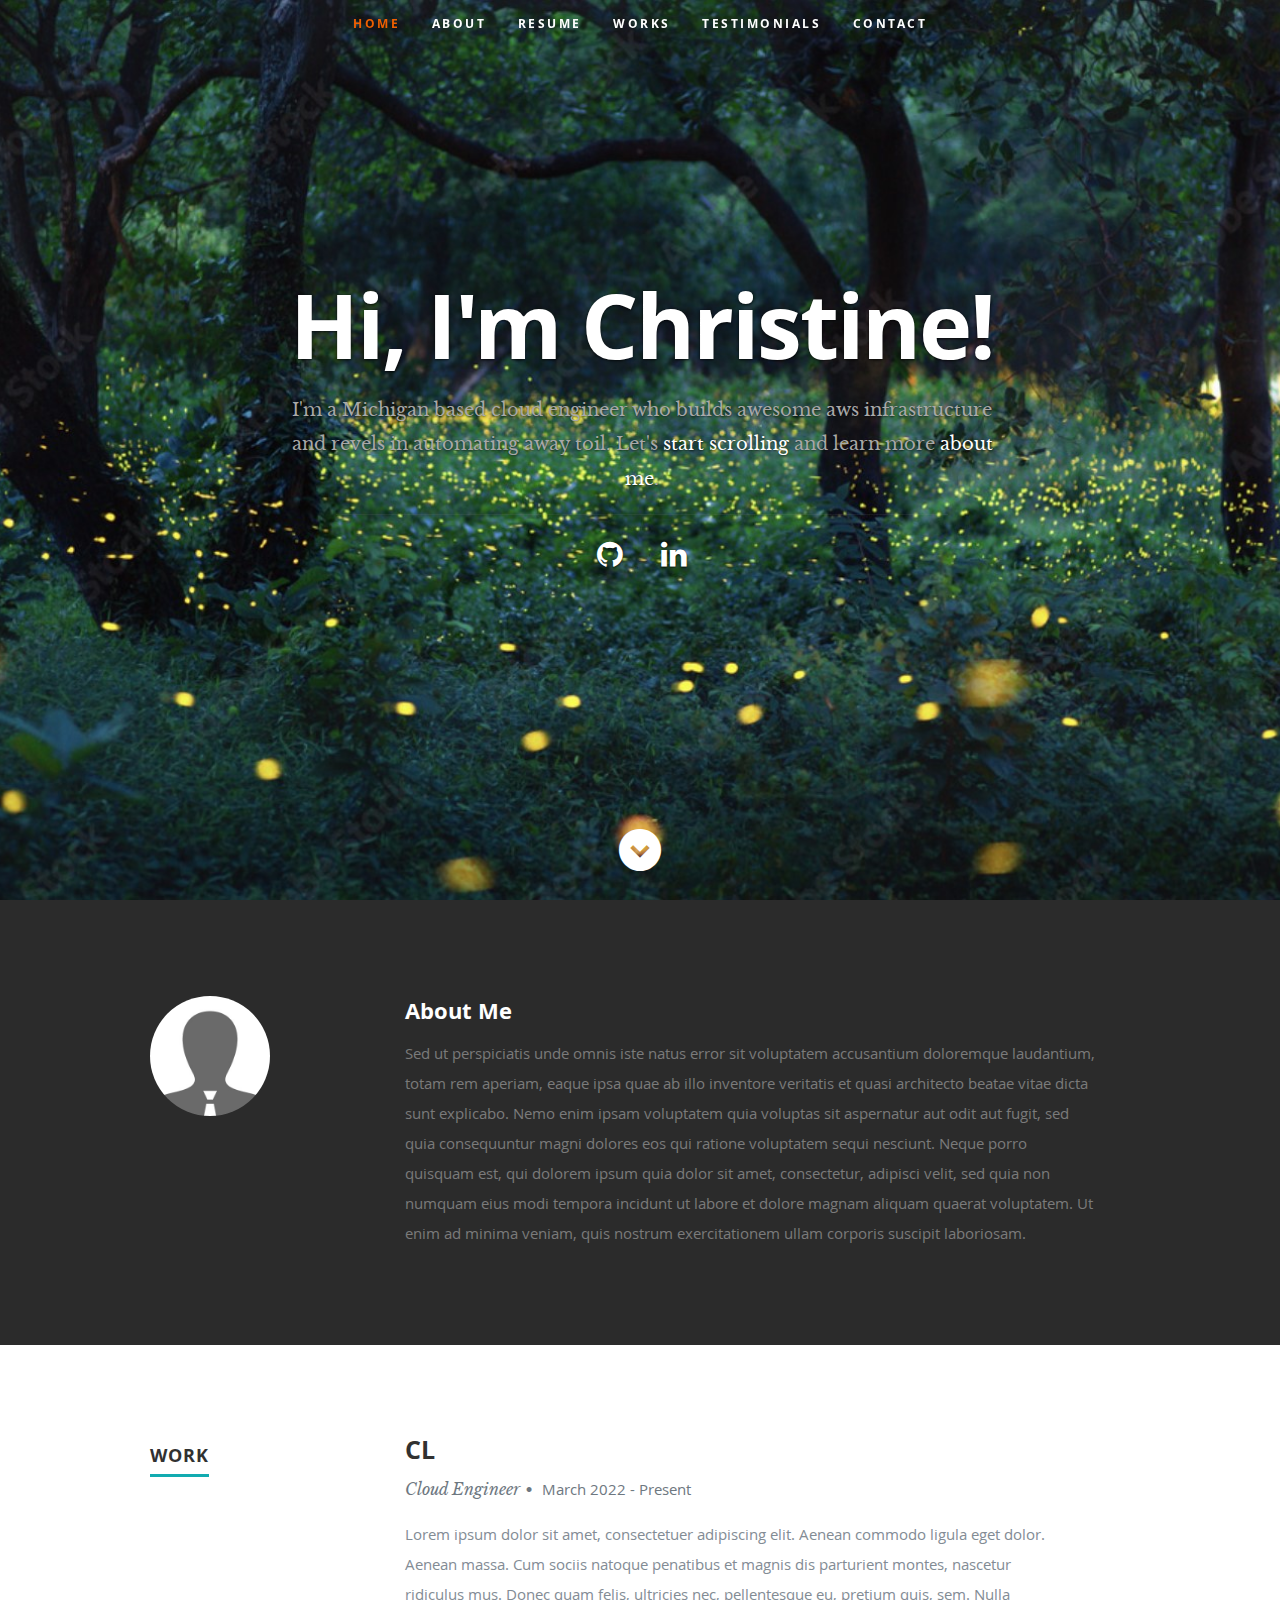
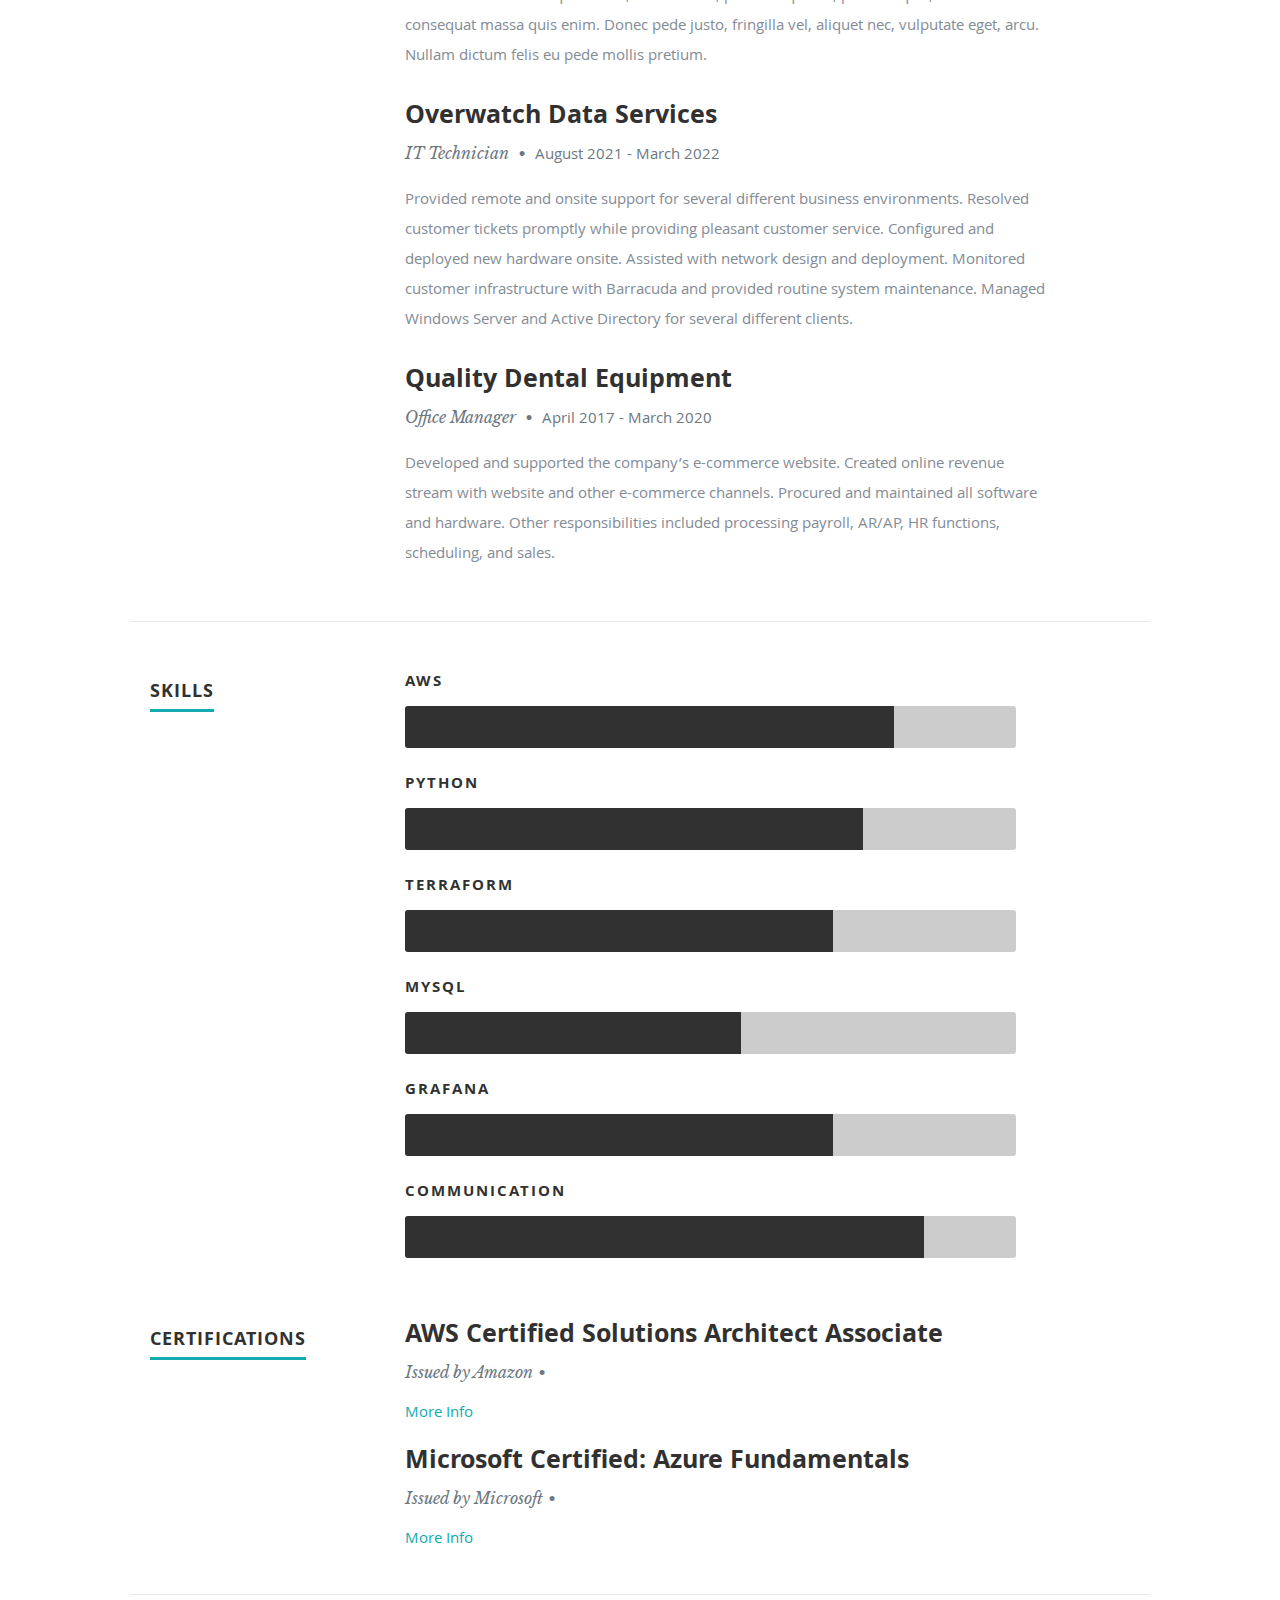
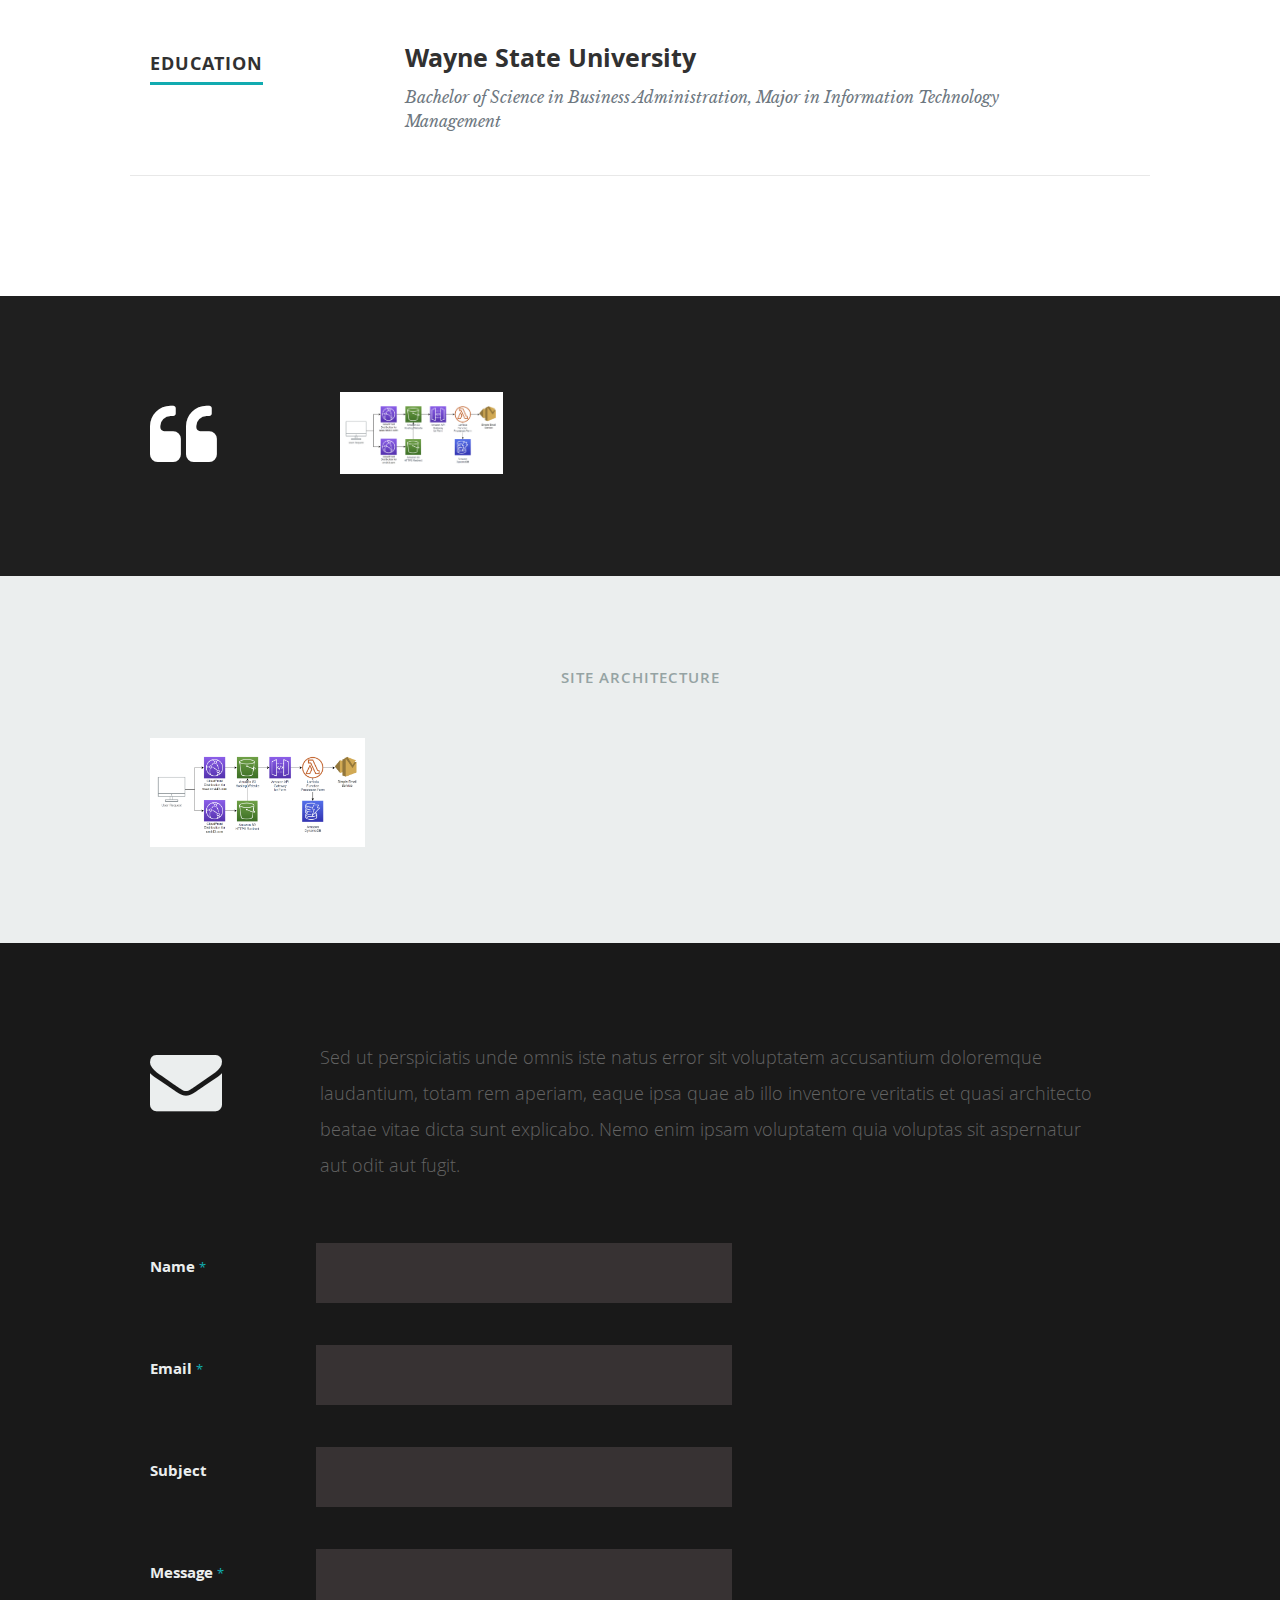
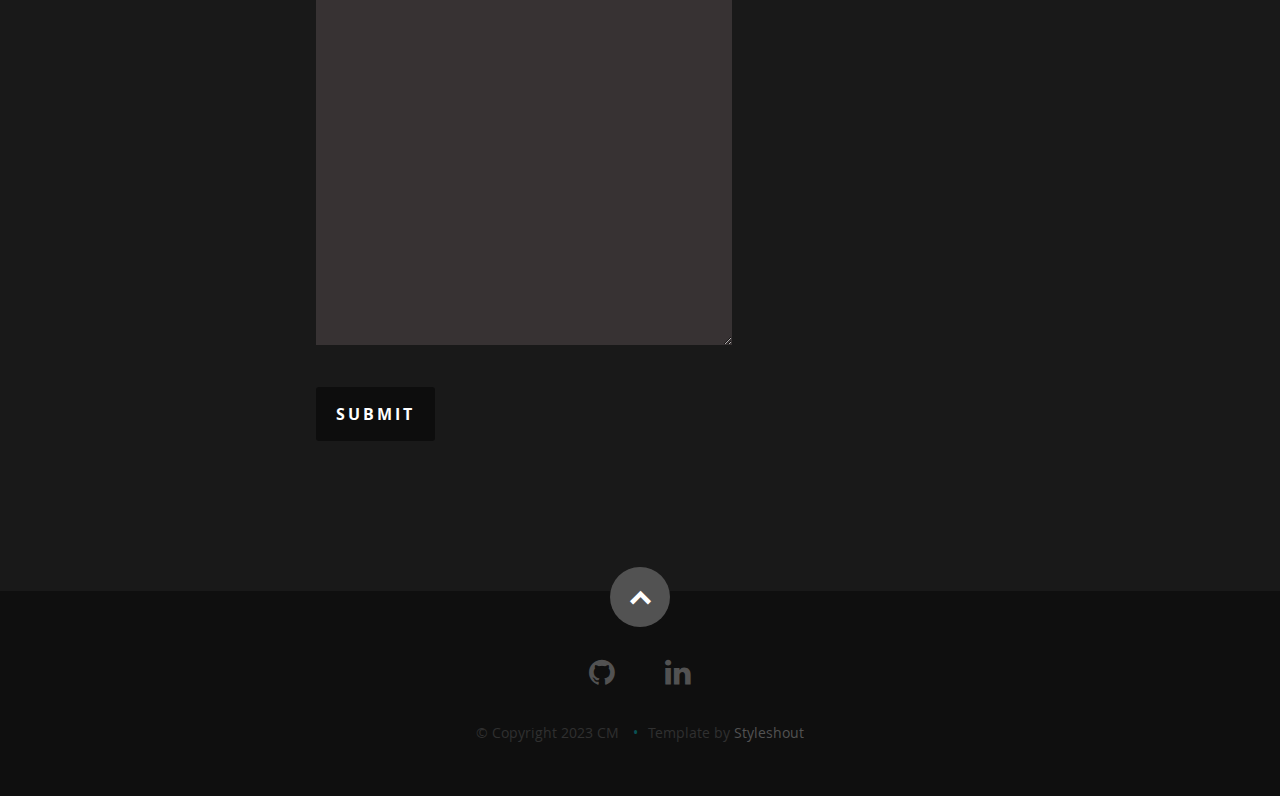
==== commit 6d4e95c5: "fix: test" ====
--- a/backupindex.html
+++ b/backupindex.html
@@ -123,7 +123,7 @@
    </section> <!-- About Section End-->
 
 
-   <!-- Resume Section
+   <!-- Resume Section test
    ================================================== -->
    <section id="resume">
 
